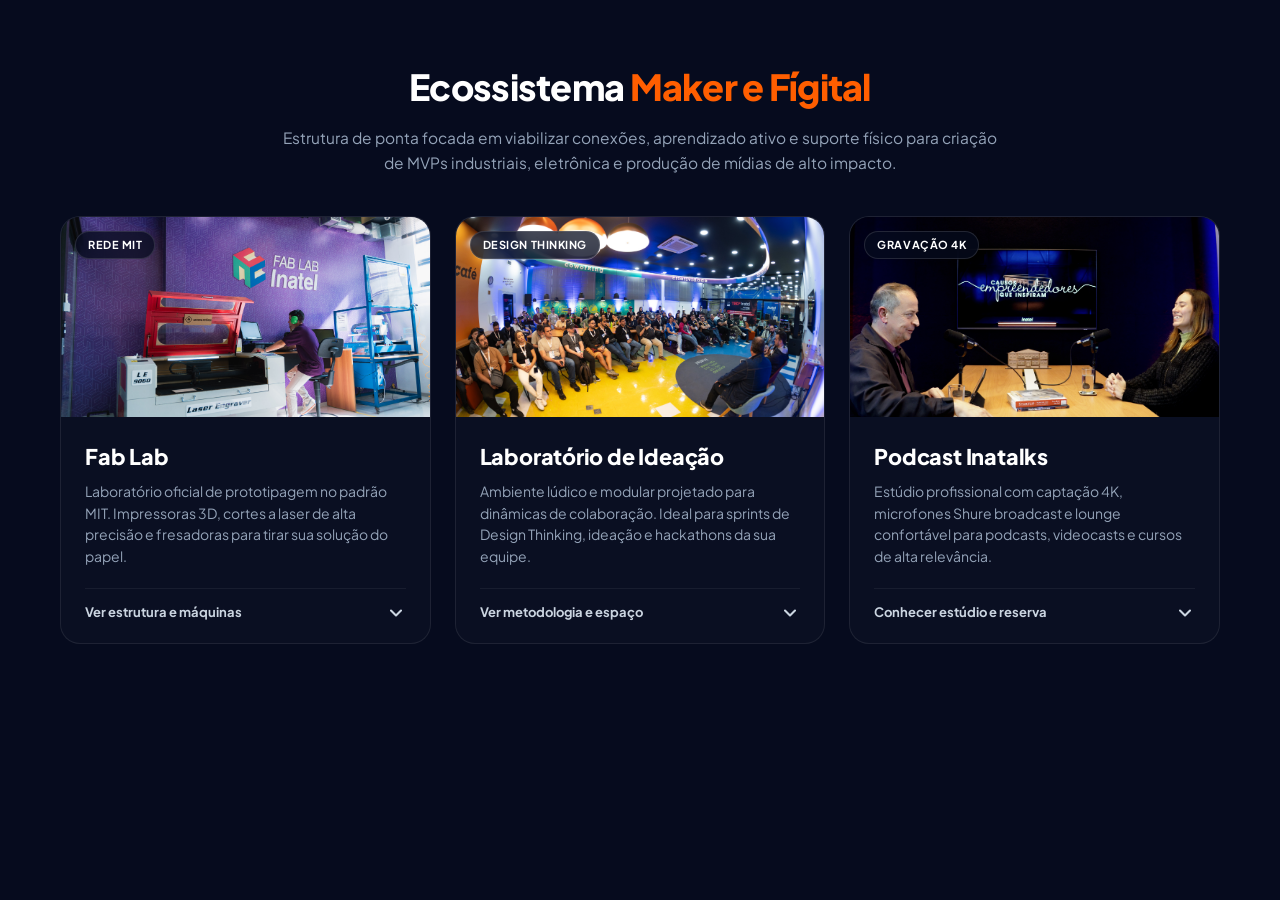
==== index.html @ 7909fe9c "feat: modulo Ecossistema Maker com expansao inline e auto-resize de iframe" ====
<!DOCTYPE html>
<html lang="pt-BR">
<head>
    <meta charset="UTF-8">
    <meta name="viewport" content="width=device-width, initial-scale=1.0">
    <title>Ecossistema Maker e Fígital — Inatel Startups</title>
    <!-- Google Fonts: Plus Jakarta Sans -->
    <link rel="preconnect" href="https://fonts.googleapis.com">
    <link rel="preconnect" href="https://fonts.gstatic.com" crossorigin>
    <link href="https://fonts.googleapis.com/css2?family=Plus+Jakarta+Sans:wght@400;500;600;700;800;900&display=swap" rel="stylesheet">
    <link rel="stylesheet" href="style.css">
</head>
<body>

    <section id="maker" class="section">
        <div class="container">

            <!-- CABEÇALHO DA SEÇÃO -->
            <div class="section-header">
                <h2>Ecossistema <span>Maker e Fígital</span></h2>
                <p>Estrutura de ponta focada em viabilizar conexões, aprendizado ativo e suporte físico para criação de MVPs industriais, eletrônica e produção de mídias de alto impacto.</p>
            </div>

            <!-- GRID DOS 3 ESPAÇOS MAKER -->
            <div class="maker-grid">

                <!-- CARD 1: FAB LAB -->
                <div class="maker-card" data-space="fablab" tabindex="0" role="button" aria-expanded="false" aria-controls="inline-maker-drawer">
                    <div class="maker-card-img-wrap">
                        <img src="elementos/fablab.jpg" alt="Fab Lab Inatel" class="maker-card-img">
                        <span class="maker-card-badge">Rede MIT</span>
                    </div>
                    <div class="maker-card-body">
                        <h3 class="maker-card-title">Fab Lab</h3>
                        <p class="maker-card-desc">Laboratório oficial de prototipagem no padrão MIT. Impressoras 3D, cortes a laser de alta precisão e fresadoras para tirar sua solução do papel.</p>
                        <div class="maker-card-action">
                            <span>Ver estrutura e máquinas</span>
                            <svg class="maker-card-chevron" viewBox="0 0 24 24" fill="none" stroke="currentColor" stroke-width="2.5" stroke-linecap="round" stroke-linejoin="round">
                                <polyline points="6 9 12 15 18 9"></polyline>
                            </svg>
                        </div>
                    </div>
                </div>

                <!-- CARD 2: LABORATÓRIO DE IDEAÇÃO -->
                <div class="maker-card" data-space="ideacao" tabindex="0" role="button" aria-expanded="false" aria-controls="inline-maker-drawer">
                    <div class="maker-card-img-wrap">
                        <img src="elementos/lab_ideacao.jpg" alt="Laboratório de Ideação" class="maker-card-img">
                        <span class="maker-card-badge">Design Thinking</span>
                    </div>
                    <div class="maker-card-body">
                        <h3 class="maker-card-title">Laboratório de Ideação</h3>
                        <p class="maker-card-desc">Ambiente lúdico e modular projetado para dinâmicas de colaboração. Ideal para sprints de Design Thinking, ideação e hackathons da sua equipe.</p>
                        <div class="maker-card-action">
                            <span>Ver metodologia e espaço</span>
                            <svg class="maker-card-chevron" viewBox="0 0 24 24" fill="none" stroke="currentColor" stroke-width="2.5" stroke-linecap="round" stroke-linejoin="round">
                                <polyline points="6 9 12 15 18 9"></polyline>
                            </svg>
                        </div>
                    </div>
                </div>

                <!-- CARD 3: ESTÚDIO INATALKS -->
                <div class="maker-card" data-space="inatalks" tabindex="0" role="button" aria-expanded="false" aria-controls="inline-maker-drawer">
                    <div class="maker-card-img-wrap">
                        <img src="elementos/inatalks.png" alt="Estúdio Inatalks" class="maker-card-img">
                        <span class="maker-card-badge">Gravação 4K</span>
                    </div>
                    <div class="maker-card-body">
                        <h3 class="maker-card-title">Podcast Inatalks</h3>
                        <p class="maker-card-desc">Estúdio profissional com captação 4K, microfones Shure broadcast e lounge confortável para podcasts, videocasts e cursos de alta relevância.</p>
                        <div class="maker-card-action">
                            <span>Conhecer estúdio e reserva</span>
                            <svg class="maker-card-chevron" viewBox="0 0 24 24" fill="none" stroke="currentColor" stroke-width="2.5" stroke-linecap="round" stroke-linejoin="round">
                                <polyline points="6 9 12 15 18 9"></polyline>
                            </svg>
                        </div>
                    </div>
                </div>

            </div>

            <!-- PAINEL EXPANSÍVEL INLINE (IN-PLACE DRAWER) -->
            <!-- Totalmente integrado ao fluxo da página, sem z-index flutuante -->
            <div id="inline-maker-drawer" class="inline-maker-drawer" aria-hidden="true">
                <div id="maker-panel-inner" class="maker-panel-inner">
                    
                    <!-- Topo do Painel -->
                    <div class="maker-panel-header">
                        <div class="maker-panel-title-wrap">
                            <div class="maker-panel-title-row">
                                <h3 id="maker-panel-title" class="maker-panel-title">Título do Espaço</h3>
                                <span id="maker-panel-badge" class="maker-panel-badge">Badge</span>
                            </div>
                            <p id="maker-panel-subtitle" class="maker-panel-subtitle">Subtítulo explicativo do espaço</p>
                        </div>
                        <button id="maker-panel-close" class="maker-panel-close" type="button" aria-label="Fechar detalhes do espaço">
                            <svg width="20" height="20" viewBox="0 0 24 24" fill="none" stroke="currentColor" stroke-width="2.5" stroke-linecap="round" stroke-linejoin="round">
                                <line x1="18" y1="6" x2="6" y2="18"></line>
                                <line x1="6" y1="6" x2="18" y2="18"></line>
                            </svg>
                        </button>
                    </div>

                    <!-- Imagem de Destaque -->
                    <div class="maker-panel-image-wrap">
                        <img id="maker-panel-image" class="maker-panel-image" src="" alt="Destaque do Espaço">
                    </div>

                    <!-- Textos Explicativos -->
                    <div id="maker-panel-texts" class="maker-panel-texts">
                        <!-- Gerado via JavaScript -->
                    </div>

                    <!-- Lista de Recursos & Equipamentos -->
                    <div class="maker-features-label">Estrutura e Recursos Disponíveis</div>
                    <div id="maker-panel-features" class="maker-features-grid">
                        <!-- Gerado via JavaScript -->
                    </div>

                    <!-- Rodapé com Botões de Ação -->
                    <div class="maker-panel-footer">
                        <a id="maker-panel-cta-primary" class="btn-maker-primary" href="#" target="_blank" rel="noopener">
                            Solicitar Atendimento
                            <svg width="18" height="18" viewBox="0 0 24 24" fill="none" stroke="currentColor" stroke-width="2" stroke-linecap="round" stroke-linejoin="round">
                                <line x1="5" y1="12" x2="19" y2="12"></line>
                                <polyline points="12 5 19 12 12 19"></polyline>
                            </svg>
                        </a>
                        <a id="maker-panel-cta-secondary" class="btn-maker-secondary" href="#" target="_blank" rel="noopener">
                            Dúvidas e Contato
                        </a>
                    </div>

                </div>
            </div>

        </div>
    </section>

    <!-- SCRIPT DE INTERAÇÃO E AUTO-RESIZE DO IFRAME -->
    <script src="maker.js"></script>
</body>
</html>
---- style.css ----
/* ======================================================================
   INATEL STARTUPS — ECOSSISTEMA MAKER E FÍGITAL
   Layout com Expansão Inline (Sem Modais Flutuantes / Imune a Menus Fixos)
   ====================================================================== */
@import url('https://fonts.googleapis.com/css2?family=Plus+Jakarta+Sans:wght@400;500;600;700;800;900&display=swap');

:root {
    --primary: #FF5E00;
    --primary-rgb: 255, 94, 0;
    --primary-hover: #ff7a29;
    --secondary: #2563EB;
    --secondary-rgb: 37, 99, 235;
    --bg-main: #060B1E;                    /* Azul marinho profundo oficial */
    --bg-card: rgba(255, 255, 255, 0.02);   /* Transparência sutil idêntica ao site */
    --bg-card-hover: rgba(255, 255, 255, 0.04);
    --border-color: rgba(255, 255, 255, 0.08);
    --border-active: rgba(255, 94, 0, 0.7);
    --text-light: #f8fafc;
    --text-muted: #94a3b8;
    --card-radius: 20px;
}

* {
    box-sizing: border-box;
    margin: 0;
    padding: 0;
}

body {
    font-family: 'Plus Jakarta Sans', -apple-system, BlinkMacSystemFont, 'Segoe UI', Roboto, Helvetica, Arial, sans-serif;
    background-color: var(--bg-main);
    color: var(--text-light);
    overflow-x: hidden;
    line-height: 1.5;
    -webkit-font-smoothing: antialiased;
}

/* ================= SECTION CONTAINER ================= */
.section {
    padding: 60px 0 50px 0;
    position: relative;
    background: transparent;
    width: 100%;
}

.container {
    max-width: 1240px;
    margin: 0 auto;
    padding: 0 24px;
}

@media (min-width: 640px) {
    .container { padding: 0 32px; }
}

@media (min-width: 1024px) {
    .container { padding: 0 40px; }
}

/* ================= HEADER ================= */
.section-header {
    text-align: center;
    margin-bottom: 40px;
    position: relative;
    z-index: 2;
}

.section-header h2 {
    font-size: 2.25rem;
    font-weight: 800;
    margin-bottom: 12px;
    color: #ffffff;
    letter-spacing: -0.02em;
}

.section-header h2 span {
    color: var(--primary);
}

.section-header p {
    font-size: 15.5px;
    color: var(--text-muted);
    line-height: 1.6;
    max-width: 720px;
    margin: 0 auto;
}

@media (max-width: 640px) {
    .section {
        padding: 40px 0 30px 0;
    }
    .section-header {
        margin-bottom: 28px;
    }
    .section-header h2 {
        font-size: 1.85rem;
    }
    .section-header p {
        font-size: 14px;
    }
}

/* ================= MAKER CARDS GRID ================= */
.maker-grid {
    display: grid;
    grid-template-columns: repeat(3, 1fr);
    gap: 24px;
    position: relative;
    z-index: 2;
}

@media (max-width: 900px) {
    .maker-grid {
        grid-template-columns: 1fr;
        gap: 20px;
    }
}

/* ================= MAKER CARD ================= */
.maker-card {
    background: var(--bg-card);
    border: 1px solid var(--border-color);
    border-radius: var(--card-radius);
    display: flex;
    flex-direction: column;
    overflow: hidden;
    cursor: pointer;
    transition: all 0.35s cubic-bezier(0.16, 1, 0.3, 1);
    position: relative;
    user-select: none;
}

.maker-card:hover {
    transform: translateY(-4px);
    border-color: rgba(255, 94, 0, 0.4);
    background: var(--bg-card-hover);
    box-shadow: 0 12px 30px rgba(0, 0, 0, 0.35);
}

.maker-card.active {
    border-color: var(--primary);
    background: rgba(255, 94, 0, 0.04);
    box-shadow: 0 0 0 1px var(--primary), 0 14px 35px rgba(255, 94, 0, 0.15);
}

/* Image on Card Top */
.maker-card-img-wrap {
    width: 100%;
    height: 200px;
    position: relative;
    overflow: hidden;
    background: #020617;
}

.maker-card-img {
    width: 100%;
    height: 100%;
    object-fit: cover;
    transition: transform 0.5s cubic-bezier(0.16, 1, 0.3, 1);
}

.maker-card:hover .maker-card-img {
    transform: scale(1.05);
}

.maker-card-badge {
    position: absolute;
    top: 14px;
    left: 14px;
    font-size: 11px;
    font-weight: 700;
    text-transform: uppercase;
    letter-spacing: 0.05em;
    padding: 5px 12px;
    border-radius: 999px;
    background: rgba(6, 11, 30, 0.75);
    backdrop-filter: blur(8px);
    -webkit-backdrop-filter: blur(8px);
    border: 1px solid rgba(255, 255, 255, 0.12);
    color: #ffffff;
}

/* Card Body */
.maker-card-body {
    padding: 24px 24px 20px 24px;
    display: flex;
    flex-direction: column;
    flex-grow: 1;
}

.maker-card-title {
    font-size: 1.35rem;
    font-weight: 800;
    color: #ffffff;
    margin-bottom: 8px;
    letter-spacing: -0.01em;
}

.maker-card-desc {
    font-size: 14px;
    color: var(--text-muted);
    line-height: 1.55;
    margin-bottom: 20px;
    flex-grow: 1;
}

/* Action button inside card */
.maker-card-action {
    display: flex;
    align-items: center;
    justify-content: space-between;
    width: 100%;
    padding-top: 14px;
    border-top: 1px solid rgba(255, 255, 255, 0.06);
    font-size: 13px;
    font-weight: 700;
    color: #cbd5e1;
    transition: all 0.25s ease;
}

.maker-card:hover .maker-card-action {
    color: #ffffff;
}

.maker-card.active .maker-card-action {
    color: var(--primary);
}

.maker-card-chevron {
    width: 20px;
    height: 20px;
    transition: transform 0.35s cubic-bezier(0.16, 1, 0.3, 1);
}

.maker-card.active .maker-card-chevron {
    transform: rotate(180deg);
}

/* ================= PAINEL EXPANSÍVEL INLINE (DRAWER IN-PLACE) ================= */
.inline-maker-drawer {
    margin-top: 24px;
    overflow: hidden;
    max-height: 0;
    opacity: 0;
    transition: max-height 0.5s cubic-bezier(0.16, 1, 0.3, 1), opacity 0.35s ease, margin 0.35s ease;
    border-radius: 24px;
    position: relative;
    z-index: 3;
}

.inline-maker-drawer.open {
    max-height: 2000px;
    opacity: 1;
    margin-top: 28px;
}

.maker-panel-inner {
    background: rgba(10, 18, 46, 0.9);
    backdrop-filter: blur(20px);
    -webkit-backdrop-filter: blur(20px);
    border: 1px solid rgba(255, 94, 0, 0.35);
    border-radius: 24px;
    padding: 36px;
    box-shadow: 0 16px 40px rgba(0, 0, 0, 0.5), 0 0 30px rgba(255, 94, 0, 0.08);
    position: relative;
}

@media (max-width: 640px) {
    .maker-panel-inner {
        padding: 24px 20px;
        border-radius: 20px;
    }
}

/* Panel Header */
.maker-panel-header {
    display: flex;
    align-items: flex-start;
    justify-content: space-between;
    gap: 16px;
    padding-bottom: 22px;
    border-bottom: 1px solid rgba(255, 255, 255, 0.08);
    margin-bottom: 24px;
}

.maker-panel-title-row {
    display: flex;
    align-items: center;
    gap: 12px;
    flex-wrap: wrap;
    margin-bottom: 6px;
}

.maker-panel-title {
    font-size: 1.75rem;
    font-weight: 800;
    color: #ffffff;
    letter-spacing: -0.02em;
}

.maker-panel-badge {
    font-size: 12px;
    font-weight: 700;
    text-transform: uppercase;
    padding: 4px 12px;
    border-radius: 999px;
    background: rgba(255, 94, 0, 0.15);
    border: 1px solid rgba(255, 94, 0, 0.4);
    color: #ff914d;
}

.maker-panel-subtitle {
    font-size: 15px;
    color: var(--text-muted);
    line-height: 1.55;
}

.maker-panel-close {
    background: rgba(255, 255, 255, 0.05);
    border: 1px solid rgba(255, 255, 255, 0.1);
    width: 38px;
    height: 38px;
    border-radius: 50%;
    color: #cbd5e1;
    display: flex;
    align-items: center;
    justify-content: center;
    cursor: pointer;
    transition: all 0.25s ease;
    flex-shrink: 0;
}

.maker-panel-close:hover {
    background: rgba(255, 94, 0, 0.2);
    border-color: var(--primary);
    color: #ffffff;
    transform: rotate(90deg);
}

/* Feature Image */
.maker-panel-image-wrap {
    width: 100%;
    height: 300px;
    border-radius: 16px;
    overflow: hidden;
    margin-bottom: 24px;
    border: 1px solid rgba(255, 255, 255, 0.08);
    background: #020617;
}

.maker-panel-image {
    width: 100%;
    height: 100%;
    object-fit: cover;
}

@media (max-width: 640px) {
    .maker-panel-image-wrap {
        height: 200px;
    }
}

/* Description Paragraphs */
.maker-panel-texts {
    display: flex;
    flex-direction: column;
    gap: 14px;
    margin-bottom: 26px;
}

.maker-panel-texts p {
    font-size: 15px;
    color: #cbd5e1;
    line-height: 1.65;
}

/* Features List / Grid */
.maker-features-label {
    font-size: 12px;
    font-weight: 800;
    text-transform: uppercase;
    letter-spacing: 0.1em;
    color: var(--primary);
    margin-bottom: 16px;
}

.maker-features-grid {
    display: grid;
    grid-template-columns: repeat(2, 1fr);
    gap: 14px;
    margin-bottom: 28px;
}

@media (max-width: 768px) {
    .maker-features-grid {
        grid-template-columns: 1fr;
    }
}

.maker-feature-item {
    background: rgba(255, 255, 255, 0.025);
    border: 1px solid rgba(255, 255, 255, 0.06);
    border-radius: 14px;
    padding: 16px 18px;
    display: flex;
    align-items: flex-start;
    gap: 14px;
}

.maker-feature-icon {
    width: 36px;
    height: 36px;
    border-radius: 10px;
    background: rgba(255, 94, 0, 0.1);
    border: 1px solid rgba(255, 94, 0, 0.2);
    color: var(--primary);
    display: flex;
    align-items: center;
    justify-content: center;
    flex-shrink: 0;
}

.maker-feature-text {
    display: flex;
    flex-direction: column;
    gap: 3px;
}

.maker-feature-text strong {
    font-size: 14.5px;
    color: #ffffff;
    font-weight: 700;
}

.maker-feature-text span {
    font-size: 13px;
    color: var(--text-muted);
    line-height: 1.45;
}

/* Action Footer */
.maker-panel-footer {
    padding-top: 22px;
    border-top: 1px solid rgba(255, 255, 255, 0.08);
    display: flex;
    align-items: center;
    gap: 14px;
    flex-wrap: wrap;
}

.btn-maker-primary {
    background: linear-gradient(135deg, var(--primary) 0%, #ff7a29 100%);
    color: #ffffff;
    font-size: 14.5px;
    font-weight: 700;
    padding: 14px 30px;
    border-radius: 999px;
    text-decoration: none;
    display: inline-flex;
    align-items: center;
    gap: 10px;
    border: none;
    cursor: pointer;
    transition: all 0.3s cubic-bezier(0.16, 1, 0.3, 1);
    box-shadow: 0 6px 20px rgba(var(--primary-rgb), 0.35);
}

.btn-maker-primary:hover {
    transform: translateY(-2px);
    box-shadow: 0 10px 28px rgba(var(--primary-rgb), 0.5);
}

.btn-maker-primary svg {
    transition: transform 0.25s ease;
}

.btn-maker-primary:hover svg {
    transform: translateX(4px);
}

.btn-maker-secondary {
    background: rgba(255, 255, 255, 0.04);
    border: 1px solid rgba(255, 255, 255, 0.12);
    color: #cbd5e1;
    font-size: 14px;
    font-weight: 700;
    padding: 13px 24px;
    border-radius: 999px;
    text-decoration: none;
    display: inline-flex;
    align-items: center;
    gap: 8px;
    transition: all 0.25s ease;
}

.btn-maker-secondary:hover {
    background: rgba(255, 255, 255, 0.08);
    border-color: #ffffff;
    color: #ffffff;
    transform: translateY(-2px);
}

@media (max-width: 640px) {
    .maker-panel-footer {
        flex-direction: column;
        align-items: stretch;
    }
    .btn-maker-primary,
    .btn-maker-secondary {
        justify-content: center;
        width: 100%;
    }
}
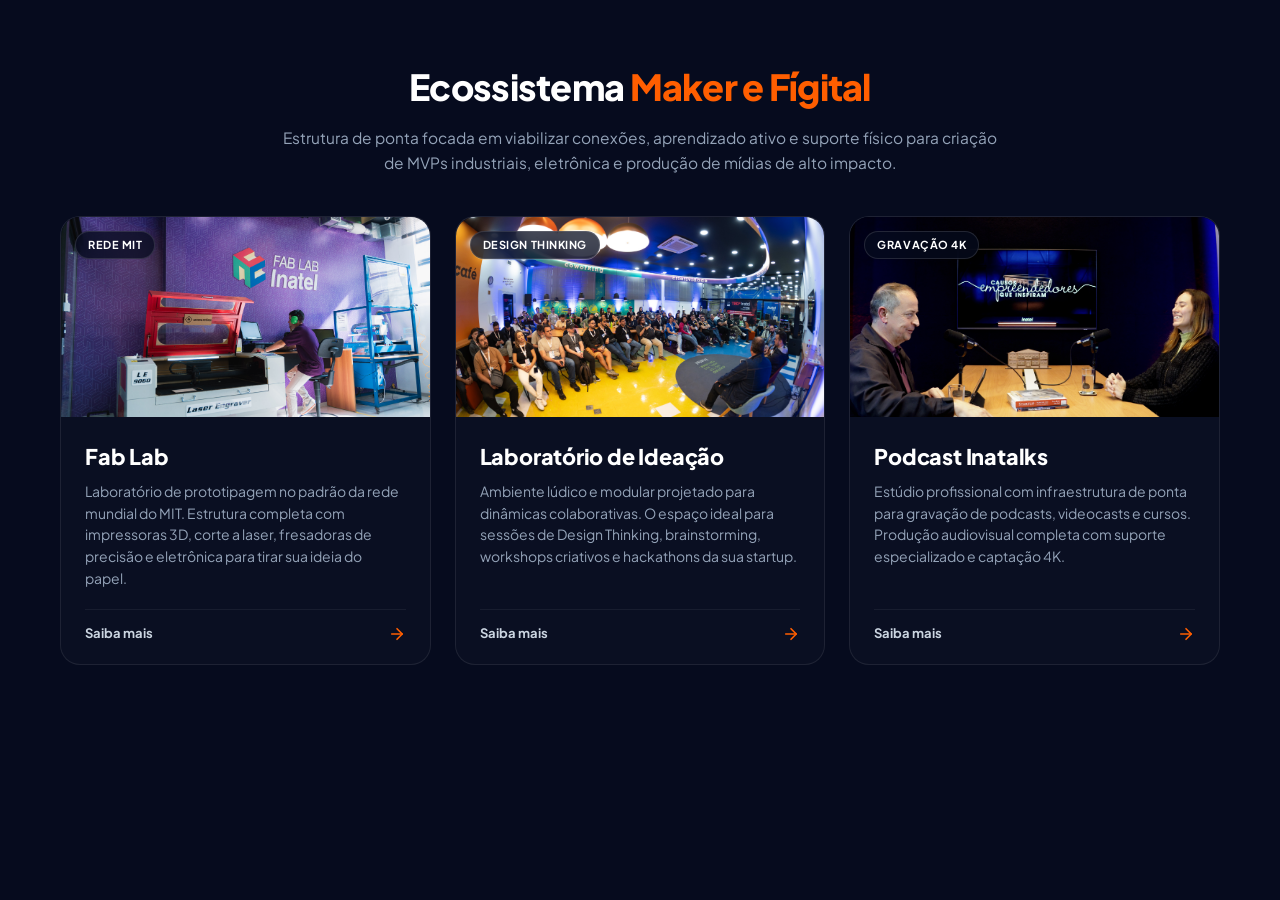
==== commit 2f68d48b: "feat: layout com modal pop-up posicionado abaixo do menu fixo institucional" ====
--- a/index.html
+++ b/index.html
@@ -8,7 +8,7 @@
     <link rel="preconnect" href="https://fonts.googleapis.com">
     <link rel="preconnect" href="https://fonts.gstatic.com" crossorigin>
     <link href="https://fonts.googleapis.com/css2?family=Plus+Jakarta+Sans:wght@400;500;600;700;800;900&display=swap" rel="stylesheet">
-    <link rel="stylesheet" href="style.css">
+    <link rel="stylesheet" href="style.css?v=2">
 </head>
 <body>
 
@@ -25,54 +25,57 @@
             <div class="maker-grid">
 
                 <!-- CARD 1: FAB LAB -->
-                <div class="maker-card" data-space="fablab" tabindex="0" role="button" aria-expanded="false" aria-controls="inline-maker-drawer">
+                <div class="maker-card" data-space="fablab" tabindex="0" role="button" aria-haspopup="dialog">
                     <div class="maker-card-img-wrap">
                         <img src="elementos/fablab.jpg" alt="Fab Lab Inatel" class="maker-card-img">
                         <span class="maker-card-badge">Rede MIT</span>
                     </div>
                     <div class="maker-card-body">
                         <h3 class="maker-card-title">Fab Lab</h3>
-                        <p class="maker-card-desc">Laboratório oficial de prototipagem no padrão MIT. Impressoras 3D, cortes a laser de alta precisão e fresadoras para tirar sua solução do papel.</p>
+                        <p class="maker-card-desc">Laboratório de prototipagem no padrão da rede mundial do MIT. Estrutura completa com impressoras 3D, corte a laser, fresadoras de precisão e eletrônica para tirar sua ideia do papel.</p>
                         <div class="maker-card-action">
-                            <span>Ver estrutura e máquinas</span>
-                            <svg class="maker-card-chevron" viewBox="0 0 24 24" fill="none" stroke="currentColor" stroke-width="2.5" stroke-linecap="round" stroke-linejoin="round">
-                                <polyline points="6 9 12 15 18 9"></polyline>
+                            <span>Saiba mais</span>
+                            <svg class="maker-card-arrow" width="18" height="18" viewBox="0 0 24 24" fill="none" stroke="currentColor" stroke-width="2.2" stroke-linecap="round" stroke-linejoin="round">
+                                <line x1="5" y1="12" x2="19" y2="12"></line>
+                                <polyline points="12 5 19 12 12 19"></polyline>
                             </svg>
                         </div>
                     </div>
                 </div>
 
                 <!-- CARD 2: LABORATÓRIO DE IDEAÇÃO -->
-                <div class="maker-card" data-space="ideacao" tabindex="0" role="button" aria-expanded="false" aria-controls="inline-maker-drawer">
+                <div class="maker-card" data-space="ideacao" tabindex="0" role="button" aria-haspopup="dialog">
                     <div class="maker-card-img-wrap">
                         <img src="elementos/lab_ideacao.jpg" alt="Laboratório de Ideação" class="maker-card-img">
                         <span class="maker-card-badge">Design Thinking</span>
                     </div>
                     <div class="maker-card-body">
                         <h3 class="maker-card-title">Laboratório de Ideação</h3>
-                        <p class="maker-card-desc">Ambiente lúdico e modular projetado para dinâmicas de colaboração. Ideal para sprints de Design Thinking, ideação e hackathons da sua equipe.</p>
+                        <p class="maker-card-desc">Ambiente lúdico e modular projetado para dinâmicas colaborativas. O espaço ideal para sessões de Design Thinking, brainstorming, workshops criativos e hackathons da sua startup.</p>
                         <div class="maker-card-action">
-                            <span>Ver metodologia e espaço</span>
-                            <svg class="maker-card-chevron" viewBox="0 0 24 24" fill="none" stroke="currentColor" stroke-width="2.5" stroke-linecap="round" stroke-linejoin="round">
-                                <polyline points="6 9 12 15 18 9"></polyline>
+                            <span>Saiba mais</span>
+                            <svg class="maker-card-arrow" width="18" height="18" viewBox="0 0 24 24" fill="none" stroke="currentColor" stroke-width="2.2" stroke-linecap="round" stroke-linejoin="round">
+                                <line x1="5" y1="12" x2="19" y2="12"></line>
+                                <polyline points="12 5 19 12 12 19"></polyline>
                             </svg>
                         </div>
                     </div>
                 </div>
 
                 <!-- CARD 3: ESTÚDIO INATALKS -->
-                <div class="maker-card" data-space="inatalks" tabindex="0" role="button" aria-expanded="false" aria-controls="inline-maker-drawer">
+                <div class="maker-card" data-space="inatalks" tabindex="0" role="button" aria-haspopup="dialog">
                     <div class="maker-card-img-wrap">
                         <img src="elementos/inatalks.png" alt="Estúdio Inatalks" class="maker-card-img">
                         <span class="maker-card-badge">Gravação 4K</span>
                     </div>
                     <div class="maker-card-body">
                         <h3 class="maker-card-title">Podcast Inatalks</h3>
-                        <p class="maker-card-desc">Estúdio profissional com captação 4K, microfones Shure broadcast e lounge confortável para podcasts, videocasts e cursos de alta relevância.</p>
+                        <p class="maker-card-desc">Estúdio profissional com infraestrutura de ponta para gravação de podcasts, videocasts e cursos. Produção audiovisual completa com suporte especializado e captação 4K.</p>
                         <div class="maker-card-action">
-                            <span>Conhecer estúdio e reserva</span>
-                            <svg class="maker-card-chevron" viewBox="0 0 24 24" fill="none" stroke="currentColor" stroke-width="2.5" stroke-linecap="round" stroke-linejoin="round">
-                                <polyline points="6 9 12 15 18 9"></polyline>
+                            <span>Saiba mais</span>
+                            <svg class="maker-card-arrow" width="18" height="18" viewBox="0 0 24 24" fill="none" stroke="currentColor" stroke-width="2.2" stroke-linecap="round" stroke-linejoin="round">
+                                <line x1="5" y1="12" x2="19" y2="12"></line>
+                                <polyline points="12 5 19 12 12 19"></polyline>
                             </svg>
                         </div>
                     </div>
@@ -80,65 +83,56 @@
 
             </div>
 
-            <!-- PAINEL EXPANSÍVEL INLINE (IN-PLACE DRAWER) -->
-            <!-- Totalmente integrado ao fluxo da página, sem z-index flutuante -->
-            <div id="inline-maker-drawer" class="inline-maker-drawer" aria-hidden="true">
-                <div id="maker-panel-inner" class="maker-panel-inner">
-                    
-                    <!-- Topo do Painel -->
-                    <div class="maker-panel-header">
-                        <div class="maker-panel-title-wrap">
-                            <div class="maker-panel-title-row">
-                                <h3 id="maker-panel-title" class="maker-panel-title">Título do Espaço</h3>
-                                <span id="maker-panel-badge" class="maker-panel-badge">Badge</span>
-                            </div>
-                            <p id="maker-panel-subtitle" class="maker-panel-subtitle">Subtítulo explicativo do espaço</p>
-                        </div>
-                        <button id="maker-panel-close" class="maker-panel-close" type="button" aria-label="Fechar detalhes do espaço">
-                            <svg width="20" height="20" viewBox="0 0 24 24" fill="none" stroke="currentColor" stroke-width="2.5" stroke-linecap="round" stroke-linejoin="round">
-                                <line x1="18" y1="6" x2="6" y2="18"></line>
-                                <line x1="6" y1="6" x2="18" y2="18"></line>
-                            </svg>
-                        </button>
-                    </div>
-
-                    <!-- Imagem de Destaque -->
-                    <div class="maker-panel-image-wrap">
-                        <img id="maker-panel-image" class="maker-panel-image" src="" alt="Destaque do Espaço">
-                    </div>
-
-                    <!-- Textos Explicativos -->
-                    <div id="maker-panel-texts" class="maker-panel-texts">
-                        <!-- Gerado via JavaScript -->
-                    </div>
-
-                    <!-- Lista de Recursos & Equipamentos -->
-                    <div class="maker-features-label">Estrutura e Recursos Disponíveis</div>
-                    <div id="maker-panel-features" class="maker-features-grid">
-                        <!-- Gerado via JavaScript -->
-                    </div>
-
-                    <!-- Rodapé com Botões de Ação -->
-                    <div class="maker-panel-footer">
-                        <a id="maker-panel-cta-primary" class="btn-maker-primary" href="#" target="_blank" rel="noopener">
-                            Solicitar Atendimento
-                            <svg width="18" height="18" viewBox="0 0 24 24" fill="none" stroke="currentColor" stroke-width="2" stroke-linecap="round" stroke-linejoin="round">
-                                <line x1="5" y1="12" x2="19" y2="12"></line>
-                                <polyline points="12 5 19 12 12 19"></polyline>
-                            </svg>
-                        </a>
-                        <a id="maker-panel-cta-secondary" class="btn-maker-secondary" href="#" target="_blank" rel="noopener">
-                            Dúvidas e Contato
-                        </a>
-                    </div>
-
-                </div>
-            </div>
-
         </div>
     </section>
 
-    <!-- SCRIPT DE INTERAÇÃO E AUTO-RESIZE DO IFRAME -->
+    <!-- ================= MODAL POP-UP (COMPATÍVEL COM MENU FIXO) ================= -->
+    <div id="maker-modal" class="modal-overlay" role="dialog" aria-modal="true" aria-hidden="true">
+        <div class="modal-content">
+            <!-- Botão de Fechar com destaque e acessibilidade -->
+            <button class="modal-close" id="maker-modal-close" aria-label="Fechar pop-up">&times;</button>
+            
+            <div class="modal-header">
+                <span class="modal-badge" id="maker-modal-badge">Rede MIT</span>
+                <h3 id="maker-modal-title">Fab Lab Inatel</h3>
+                <p id="maker-modal-subtitle">Subtítulo explicativo</p>
+            </div>
+            
+            <div class="modal-body">
+                <!-- Imagem do Espaço -->
+                <div class="maker-modal-img-wrap">
+                    <img id="maker-modal-img" class="maker-modal-img" src="" alt="Espaço Maker">
+                </div>
+
+                <!-- Textos Explicativos -->
+                <div id="maker-modal-texts" class="maker-modal-texts">
+                    <!-- Renderizado dinamicamente via maker.js -->
+                </div>
+
+                <!-- Grid de Recursos e Equipamentos -->
+                <div class="maker-modal-section-title">Estrutura e Recursos Disponíveis</div>
+                <div id="maker-modal-features" class="maker-modal-features-grid">
+                    <!-- Renderizado dinamicamente via maker.js -->
+                </div>
+
+                <!-- Botões de Ação no Rodapé -->
+                <div class="maker-modal-footer">
+                    <a id="maker-modal-cta-primary" class="btn-maker-primary" href="#" target="_blank" rel="noopener">
+                        <span>Solicitar Atendimento</span>
+                        <svg width="18" height="18" viewBox="0 0 24 24" fill="none" stroke="currentColor" stroke-width="2" stroke-linecap="round" stroke-linejoin="round">
+                            <line x1="5" y1="12" x2="19" y2="12"></line>
+                            <polyline points="12 5 19 12 12 19"></polyline>
+                        </svg>
+                    </a>
+                    <a id="maker-modal-cta-secondary" class="btn-maker-secondary" href="#" target="_blank" rel="noopener">
+                        Dúvidas e Contato
+                    </a>
+                </div>
+            </div>
+        </div>
+    </div>
+
+    <!-- SCRIPT DE INTERAÇÃO -->
     <script src="maker.js"></script>
 </body>
 </html>
--- a/style.css
+++ b/style.css
@@ -1,6 +1,6 @@
 /* ======================================================================
    INATEL STARTUPS — ECOSSISTEMA MAKER E FÍGITAL
-   Layout com Expansão Inline (Sem Modais Flutuantes / Imune a Menus Fixos)
+   Layout com Modal Pop-up Compatível com Menus Fixos
    ====================================================================== */
 @import url('https://fonts.googleapis.com/css2?family=Plus+Jakarta+Sans:wght@400;500;600;700;800;900&display=swap');
 
@@ -10,14 +10,14 @@
     --primary-hover: #ff7a29;
     --secondary: #2563EB;
     --secondary-rgb: 37, 99, 235;
-    --bg-main: #060B1E;                    /* Azul marinho profundo oficial */
-    --bg-card: rgba(255, 255, 255, 0.02);   /* Transparência sutil idêntica ao site */
+    --bg-main: #060B1E;
+    --bg-card: rgba(255, 255, 255, 0.02);
     --bg-card-hover: rgba(255, 255, 255, 0.04);
     --border-color: rgba(255, 255, 255, 0.08);
-    --border-active: rgba(255, 94, 0, 0.7);
     --text-light: #f8fafc;
     --text-muted: #94a3b8;
     --card-radius: 20px;
+    --menu-height: 140px; /* Altura combinada dos cabeçalhos fixos */
 }
 
 * {
@@ -86,18 +86,10 @@
 }
 
 @media (max-width: 640px) {
-    .section {
-        padding: 40px 0 30px 0;
-    }
-    .section-header {
-        margin-bottom: 28px;
-    }
-    .section-header h2 {
-        font-size: 1.85rem;
-    }
-    .section-header p {
-        font-size: 14px;
-    }
+    .section { padding: 40px 0 30px 0; }
+    .section-header { margin-bottom: 28px; }
+    .section-header h2 { font-size: 1.85rem; }
+    .section-header p { font-size: 14px; }
 }
 
 /* ================= MAKER CARDS GRID ================= */
@@ -134,16 +126,14 @@
     transform: translateY(-4px);
     border-color: rgba(255, 94, 0, 0.4);
     background: var(--bg-card-hover);
-    box-shadow: 0 12px 30px rgba(0, 0, 0, 0.35);
-}
-
-.maker-card.active {
-    border-color: var(--primary);
-    background: rgba(255, 94, 0, 0.04);
-    box-shadow: 0 0 0 1px var(--primary), 0 14px 35px rgba(255, 94, 0, 0.15);
-}
-
-/* Image on Card Top */
+    box-shadow: 0 14px 35px rgba(0, 0, 0, 0.35);
+}
+
+.maker-card:focus-visible {
+    outline: 2px solid var(--primary);
+    outline-offset: 3px;
+}
+
 .maker-card-img-wrap {
     width: 100%;
     height: 200px;
@@ -180,7 +170,6 @@
     color: #ffffff;
 }
 
-/* Card Body */
 .maker-card-body {
     padding: 24px 24px 20px 24px;
     display: flex;
@@ -204,7 +193,6 @@
     flex-grow: 1;
 }
 
-/* Action button inside card */
 .maker-card-action {
     display: flex;
     align-items: center;
@@ -222,194 +210,216 @@
     color: #ffffff;
 }
 
-.maker-card.active .maker-card-action {
+.maker-card-action svg {
     color: var(--primary);
-}
-
-.maker-card-chevron {
-    width: 20px;
-    height: 20px;
+    transition: transform 0.25s ease;
+}
+
+.maker-card:hover .maker-card-action svg {
+    transform: translateX(4px);
+}
+
+/* ======================================================================
+   MODAL POP-UP (COMPATÍVEL COM MENUS FIXOS)
+   Garante que o pop-up NUNCA fique atrás dos menus superiores (~140px)
+   ====================================================================== */
+.modal-overlay {
+    position: fixed;
+    inset: 0;
+    z-index: 999999; /* Z-index máximo para garantir visibilidade */
+    background: rgba(3, 7, 20, 0.85);
+    backdrop-filter: blur(14px);
+    -webkit-backdrop-filter: blur(14px);
+    display: flex;
+    justify-content: center;
+    align-items: flex-start; /* Alinhamento ao topo com margem segura */
+    padding-top: 155px;      /* ESPAÇO SEGURO: Abre estritamente abaixo dos menus fixos (140px) */
+    padding-bottom: 40px;
+    padding-left: 20px;
+    padding-right: 20px;
+    overflow-y: auto;
+    opacity: 0;
+    visibility: hidden;
+    pointer-events: none;
+    transition: opacity 0.3s cubic-bezier(0.16, 1, 0.3, 1), visibility 0.3s ease;
+}
+
+/* Quando executado dentro de frame embutido */
+body.in-iframe .modal-overlay {
+    padding-top: 30px;
+    align-items: center;
+}
+
+.modal-overlay.open {
+    opacity: 1;
+    visibility: visible;
+    pointer-events: auto;
+}
+
+.modal-content {
+    background: #0B132B;
+    border: 1px solid rgba(255, 255, 255, 0.12);
+    border-radius: 28px;
+    padding: 38px 40px;
+    max-width: 740px;
+    width: 100%;
+    max-height: calc(100vh - 190px);
+    overflow-y: auto;
+    position: relative;
+    transform: scale(0.93) translateY(-10px);
     transition: transform 0.35s cubic-bezier(0.16, 1, 0.3, 1);
-}
-
-.maker-card.active .maker-card-chevron {
-    transform: rotate(180deg);
-}
-
-/* ================= PAINEL EXPANSÍVEL INLINE (DRAWER IN-PLACE) ================= */
-.inline-maker-drawer {
-    margin-top: 24px;
-    overflow: hidden;
-    max-height: 0;
-    opacity: 0;
-    transition: max-height 0.5s cubic-bezier(0.16, 1, 0.3, 1), opacity 0.35s ease, margin 0.35s ease;
-    border-radius: 24px;
-    position: relative;
-    z-index: 3;
-}
-
-.inline-maker-drawer.open {
-    max-height: 2000px;
-    opacity: 1;
-    margin-top: 28px;
-}
-
-.maker-panel-inner {
-    background: rgba(10, 18, 46, 0.9);
-    backdrop-filter: blur(20px);
-    -webkit-backdrop-filter: blur(20px);
-    border: 1px solid rgba(255, 94, 0, 0.35);
-    border-radius: 24px;
-    padding: 36px;
-    box-shadow: 0 16px 40px rgba(0, 0, 0, 0.5), 0 0 30px rgba(255, 94, 0, 0.08);
-    position: relative;
-}
-
-@media (max-width: 640px) {
-    .maker-panel-inner {
-        padding: 24px 20px;
-        border-radius: 20px;
-    }
-}
-
-/* Panel Header */
-.maker-panel-header {
-    display: flex;
-    align-items: flex-start;
-    justify-content: space-between;
-    gap: 16px;
-    padding-bottom: 22px;
+    box-shadow: 0 25px 60px rgba(0, 0, 0, 0.7), 0 0 40px rgba(255, 94, 0, 0.08);
+    color: var(--text-light);
+}
+
+.modal-overlay.open .modal-content {
+    transform: scale(1) translateY(0);
+}
+
+/* Scrollbar estilizada */
+.modal-content::-webkit-scrollbar {
+    width: 6px;
+}
+.modal-content::-webkit-scrollbar-track {
+    background: rgba(255, 255, 255, 0.02);
+    border-radius: 10px;
+}
+.modal-content::-webkit-scrollbar-thumb {
+    background: rgba(255, 255, 255, 0.15);
+    border-radius: 10px;
+}
+
+/* Botão de Fechar */
+.modal-close {
+    position: absolute;
+    top: 24px;
+    right: 24px;
+    width: 38px;
+    height: 38px;
+    border-radius: 50%;
+    background: rgba(255, 255, 255, 0.06);
+    border: 1px solid rgba(255, 255, 255, 0.12);
+    color: #cbd5e1;
+    display: flex;
+    align-items: center;
+    justify-content: center;
+    cursor: pointer;
+    font-size: 24px;
+    line-height: 1;
+    transition: all 0.25s ease;
+    z-index: 5;
+}
+
+.modal-close:hover {
+    background: rgba(255, 94, 0, 0.2);
+    border-color: var(--primary);
+    color: #ffffff;
+    transform: rotate(90deg);
+}
+
+/* Cabeçalho do Modal */
+.modal-header {
+    padding-right: 48px;
+    margin-bottom: 22px;
     border-bottom: 1px solid rgba(255, 255, 255, 0.08);
-    margin-bottom: 24px;
-}
-
-.maker-panel-title-row {
-    display: flex;
-    align-items: center;
-    gap: 12px;
-    flex-wrap: wrap;
-    margin-bottom: 6px;
-}
-
-.maker-panel-title {
-    font-size: 1.75rem;
-    font-weight: 800;
-    color: #ffffff;
-    letter-spacing: -0.02em;
-}
-
-.maker-panel-badge {
-    font-size: 12px;
+    padding-bottom: 18px;
+}
+
+.modal-badge {
+    display: inline-block;
+    font-size: 11px;
     font-weight: 700;
     text-transform: uppercase;
+    letter-spacing: 0.05em;
     padding: 4px 12px;
     border-radius: 999px;
     background: rgba(255, 94, 0, 0.15);
-    border: 1px solid rgba(255, 94, 0, 0.4);
+    border: 1px solid rgba(255, 94, 0, 0.35);
     color: #ff914d;
-}
-
-.maker-panel-subtitle {
-    font-size: 15px;
+    margin-bottom: 10px;
+}
+
+.modal-header h3 {
+    font-size: 1.85rem;
+    font-weight: 800;
+    color: #ffffff;
+    margin-bottom: 6px;
+    letter-spacing: -0.02em;
+}
+
+.modal-header p {
+    font-size: 14.5px;
     color: var(--text-muted);
     line-height: 1.55;
 }
 
-.maker-panel-close {
-    background: rgba(255, 255, 255, 0.05);
-    border: 1px solid rgba(255, 255, 255, 0.1);
-    width: 38px;
-    height: 38px;
-    border-radius: 50%;
-    color: #cbd5e1;
-    display: flex;
-    align-items: center;
-    justify-content: center;
-    cursor: pointer;
-    transition: all 0.25s ease;
-    flex-shrink: 0;
-}
-
-.maker-panel-close:hover {
-    background: rgba(255, 94, 0, 0.2);
-    border-color: var(--primary);
-    color: #ffffff;
-    transform: rotate(90deg);
-}
-
-/* Feature Image */
-.maker-panel-image-wrap {
-    width: 100%;
-    height: 300px;
+/* Imagem do Espaço no Modal */
+.maker-modal-img-wrap {
+    width: 100%;
+    height: 260px;
     border-radius: 16px;
     overflow: hidden;
-    margin-bottom: 24px;
+    margin-bottom: 22px;
     border: 1px solid rgba(255, 255, 255, 0.08);
     background: #020617;
 }
 
-.maker-panel-image {
+.maker-modal-img {
     width: 100%;
     height: 100%;
     object-fit: cover;
 }
 
-@media (max-width: 640px) {
-    .maker-panel-image-wrap {
-        height: 200px;
-    }
-}
-
-/* Description Paragraphs */
-.maker-panel-texts {
+/* Parágrafos do Modal */
+.maker-modal-texts {
     display: flex;
     flex-direction: column;
-    gap: 14px;
-    margin-bottom: 26px;
-}
-
-.maker-panel-texts p {
-    font-size: 15px;
+    gap: 12px;
+    margin-bottom: 24px;
+}
+
+.maker-modal-texts p {
+    font-size: 14.5px;
     color: #cbd5e1;
     line-height: 1.65;
 }
 
-/* Features List / Grid */
-.maker-features-label {
-    font-size: 12px;
+/* Recursos / Features */
+.maker-modal-section-title {
+    font-size: 11.5px;
     font-weight: 800;
     text-transform: uppercase;
-    letter-spacing: 0.1em;
+    letter-spacing: 0.08em;
     color: var(--primary);
-    margin-bottom: 16px;
-}
-
-.maker-features-grid {
+    margin-bottom: 14px;
+}
+
+.maker-modal-features-grid {
     display: grid;
     grid-template-columns: repeat(2, 1fr);
-    gap: 14px;
-    margin-bottom: 28px;
-}
-
-@media (max-width: 768px) {
-    .maker-features-grid {
+    gap: 12px;
+    margin-bottom: 26px;
+}
+
+@media (max-width: 640px) {
+    .maker-modal-features-grid {
         grid-template-columns: 1fr;
     }
 }
 
-.maker-feature-item {
+.maker-modal-feature-item {
     background: rgba(255, 255, 255, 0.025);
     border: 1px solid rgba(255, 255, 255, 0.06);
     border-radius: 14px;
-    padding: 16px 18px;
+    padding: 14px 16px;
     display: flex;
     align-items: flex-start;
-    gap: 14px;
-}
-
-.maker-feature-icon {
-    width: 36px;
-    height: 36px;
+    gap: 12px;
+}
+
+.maker-modal-feature-icon {
+    width: 34px;
+    height: 34px;
     border-radius: 10px;
     background: rgba(255, 94, 0, 0.1);
     border: 1px solid rgba(255, 94, 0, 0.2);
@@ -420,31 +430,27 @@
     flex-shrink: 0;
 }
 
-.maker-feature-text {
-    display: flex;
-    flex-direction: column;
-    gap: 3px;
-}
-
-.maker-feature-text strong {
-    font-size: 14.5px;
+.maker-modal-feature-text strong {
+    display: block;
+    font-size: 14px;
     color: #ffffff;
     font-weight: 700;
-}
-
-.maker-feature-text span {
+    margin-bottom: 2px;
+}
+
+.maker-modal-feature-text span {
     font-size: 13px;
     color: var(--text-muted);
     line-height: 1.45;
 }
 
-/* Action Footer */
-.maker-panel-footer {
-    padding-top: 22px;
+/* Rodapé do Modal */
+.maker-modal-footer {
+    padding-top: 20px;
     border-top: 1px solid rgba(255, 255, 255, 0.08);
     display: flex;
     align-items: center;
-    gap: 14px;
+    gap: 12px;
     flex-wrap: wrap;
 }
 
@@ -453,7 +459,7 @@
     color: #ffffff;
     font-size: 14.5px;
     font-weight: 700;
-    padding: 14px 30px;
+    padding: 14px 28px;
     border-radius: 999px;
     text-decoration: none;
     display: inline-flex;
@@ -461,8 +467,8 @@
     gap: 10px;
     border: none;
     cursor: pointer;
+    box-shadow: 0 6px 20px rgba(var(--primary-rgb), 0.35);
     transition: all 0.3s cubic-bezier(0.16, 1, 0.3, 1);
-    box-shadow: 0 6px 20px rgba(var(--primary-rgb), 0.35);
 }
 
 .btn-maker-primary:hover {
@@ -484,7 +490,7 @@
     color: #cbd5e1;
     font-size: 14px;
     font-weight: 700;
-    padding: 13px 24px;
+    padding: 13px 22px;
     border-radius: 999px;
     text-decoration: none;
     display: inline-flex;
@@ -500,8 +506,22 @@
     transform: translateY(-2px);
 }
 
+/* Responsividade Mobile */
 @media (max-width: 640px) {
-    .maker-panel-footer {
+    .modal-overlay {
+        padding-top: 110px;
+        padding-left: 14px;
+        padding-right: 14px;
+    }
+    .modal-content {
+        padding: 24px 18px;
+        border-radius: 20px;
+        max-height: calc(100vh - 140px);
+    }
+    .maker-modal-img-wrap {
+        height: 180px;
+    }
+    .maker-modal-footer {
         flex-direction: column;
         align-items: stretch;
     }
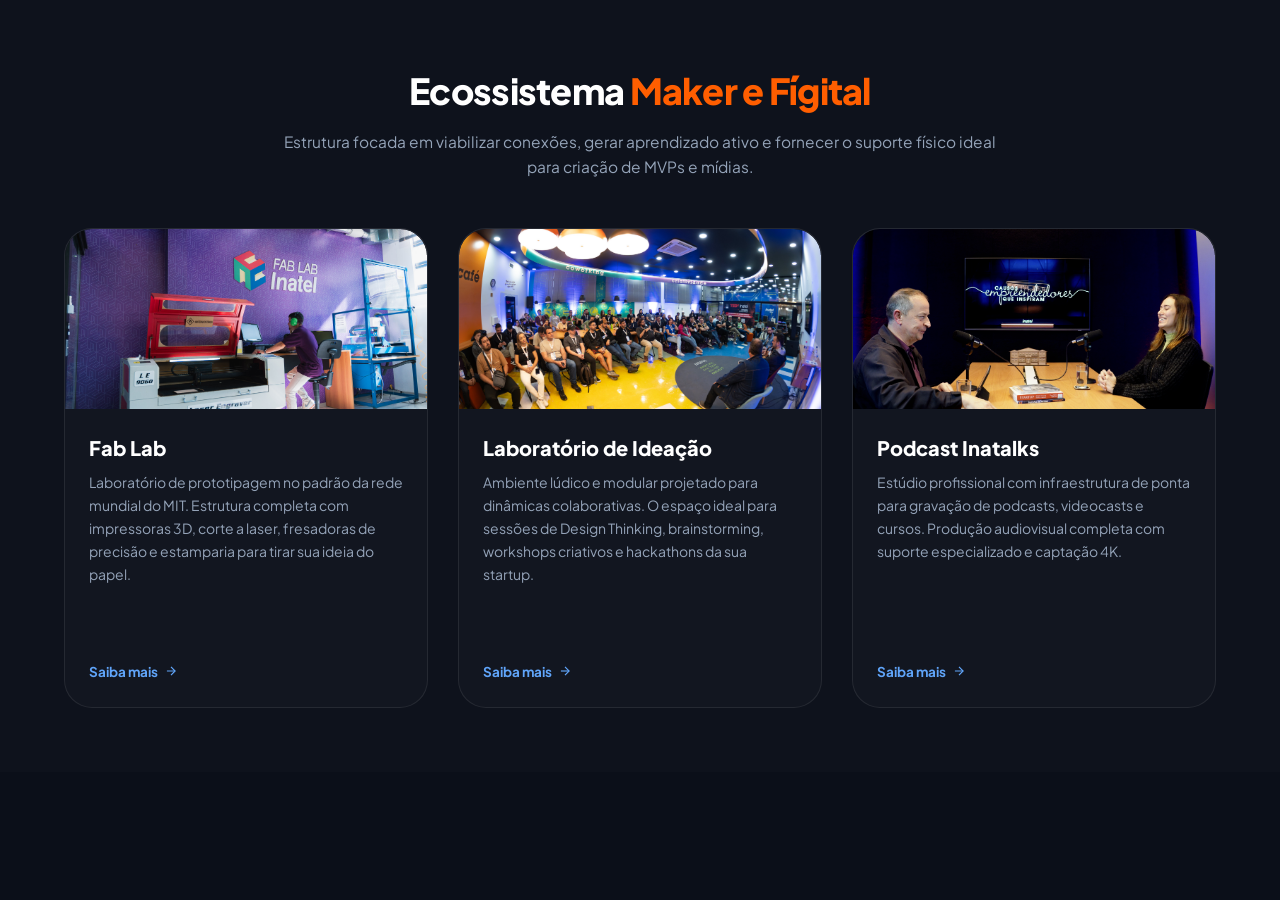
==== commit 61c2c940: "feat: restaurar textos, CTAs e estrutura visual identica ao site oficial com popup abaixo do menu" ====
--- a/index.html
+++ b/index.html
@@ -8,131 +8,192 @@
     <link rel="preconnect" href="https://fonts.googleapis.com">
     <link rel="preconnect" href="https://fonts.gstatic.com" crossorigin>
     <link href="https://fonts.googleapis.com/css2?family=Plus+Jakarta+Sans:wght@400;500;600;700;800;900&display=swap" rel="stylesheet">
-    <link rel="stylesheet" href="style.css?v=2">
+    <link rel="stylesheet" href="style.css?v=3">
 </head>
 <body>
 
-    <section id="maker" class="section">
-        <div class="container">
-
-            <!-- CABEÇALHO DA SEÇÃO -->
+    <!-- SECTION 4: UM ECOSSISTEMA DE OPORTUNIDADES MAKER -->
+    <section id="maker" class="section section-alt">
+        <div class="container reveal-on-scroll">
             <div class="section-header">
                 <h2>Ecossistema <span>Maker e Fígital</span></h2>
-                <p>Estrutura de ponta focada em viabilizar conexões, aprendizado ativo e suporte físico para criação de MVPs industriais, eletrônica e produção de mídias de alto impacto.</p>
+                <p>Estrutura focada em viabilizar conexões, gerar aprendizado ativo e fornecer o suporte físico ideal para criação de MVPs e mídias.</p>
             </div>
 
-            <!-- GRID DOS 3 ESPAÇOS MAKER -->
-            <div class="maker-grid">
-
+            <div class="grid-3">
                 <!-- CARD 1: FAB LAB -->
-                <div class="maker-card" data-space="fablab" tabindex="0" role="button" aria-haspopup="dialog">
-                    <div class="maker-card-img-wrap">
-                        <img src="elementos/fablab.jpg" alt="Fab Lab Inatel" class="maker-card-img">
-                        <span class="maker-card-badge">Rede MIT</span>
-                    </div>
-                    <div class="maker-card-body">
-                        <h3 class="maker-card-title">Fab Lab</h3>
-                        <p class="maker-card-desc">Laboratório de prototipagem no padrão da rede mundial do MIT. Estrutura completa com impressoras 3D, corte a laser, fresadoras de precisão e eletrônica para tirar sua ideia do papel.</p>
-                        <div class="maker-card-action">
-                            <span>Saiba mais</span>
-                            <svg class="maker-card-arrow" width="18" height="18" viewBox="0 0 24 24" fill="none" stroke="currentColor" stroke-width="2.2" stroke-linecap="round" stroke-linejoin="round">
-                                <line x1="5" y1="12" x2="19" y2="12"></line>
-                                <polyline points="12 5 19 12 12 19"></polyline>
-                            </svg>
-                        </div>
+                <div class="maker-card" data-modal-target="fablab-modal">
+                    <img src="elementos/fablab.jpg" alt="FabLab Inatel">
+                    <div class="maker-content">
+                        <h3>Fab Lab</h3>
+                        <p>Laboratório de prototipagem no padrão da rede mundial do MIT. Estrutura completa com impressoras 3D, corte a laser, fresadoras de precisão e estamparia para tirar sua ideia do papel.</p>
+                        <button type="button" class="btn-link maker-trigger" data-target="fablab-modal">
+                            Saiba mais 
+                            <svg width="14" height="14" viewBox="0 0 24 24" fill="none" stroke="currentColor" stroke-width="2"><line x1="5" y1="12" x2="19" y2="12"></line><polyline points="12 5 19 12 12 19"></polyline></svg>
+                        </button>
                     </div>
                 </div>
 
-                <!-- CARD 2: LABORATÓRIO DE IDEAÇÃO -->
-                <div class="maker-card" data-space="ideacao" tabindex="0" role="button" aria-haspopup="dialog">
-                    <div class="maker-card-img-wrap">
-                        <img src="elementos/lab_ideacao.jpg" alt="Laboratório de Ideação" class="maker-card-img">
-                        <span class="maker-card-badge">Design Thinking</span>
-                    </div>
-                    <div class="maker-card-body">
-                        <h3 class="maker-card-title">Laboratório de Ideação</h3>
-                        <p class="maker-card-desc">Ambiente lúdico e modular projetado para dinâmicas colaborativas. O espaço ideal para sessões de Design Thinking, brainstorming, workshops criativos e hackathons da sua startup.</p>
-                        <div class="maker-card-action">
-                            <span>Saiba mais</span>
-                            <svg class="maker-card-arrow" width="18" height="18" viewBox="0 0 24 24" fill="none" stroke="currentColor" stroke-width="2.2" stroke-linecap="round" stroke-linejoin="round">
-                                <line x1="5" y1="12" x2="19" y2="12"></line>
-                                <polyline points="12 5 19 12 12 19"></polyline>
-                            </svg>
-                        </div>
+                <!-- CARD 2: LAB DE IDEAÇÃO -->
+                <div class="maker-card" data-modal-target="ideacao-modal">
+                    <img src="elementos/lab_ideacao.jpg" alt="Laboratório de Ideação">
+                    <div class="maker-content">
+                        <h3>Laboratório de Ideação</h3>
+                        <p>Ambiente lúdico e modular projetado para dinâmicas colaborativas. O espaço ideal para sessões de Design Thinking, brainstorming, workshops criativos e hackathons da sua startup.</p>
+                        <button type="button" class="btn-link maker-trigger" data-target="ideacao-modal">
+                            Saiba mais 
+                            <svg width="14" height="14" viewBox="0 0 24 24" fill="none" stroke="currentColor" stroke-width="2"><line x1="5" y1="12" x2="19" y2="12"></line><polyline points="12 5 19 12 12 19"></polyline></svg>
+                        </button>
                     </div>
                 </div>
 
                 <!-- CARD 3: ESTÚDIO INATALKS -->
-                <div class="maker-card" data-space="inatalks" tabindex="0" role="button" aria-haspopup="dialog">
-                    <div class="maker-card-img-wrap">
-                        <img src="elementos/inatalks.png" alt="Estúdio Inatalks" class="maker-card-img">
-                        <span class="maker-card-badge">Gravação 4K</span>
-                    </div>
-                    <div class="maker-card-body">
-                        <h3 class="maker-card-title">Podcast Inatalks</h3>
-                        <p class="maker-card-desc">Estúdio profissional com infraestrutura de ponta para gravação de podcasts, videocasts e cursos. Produção audiovisual completa com suporte especializado e captação 4K.</p>
-                        <div class="maker-card-action">
-                            <span>Saiba mais</span>
-                            <svg class="maker-card-arrow" width="18" height="18" viewBox="0 0 24 24" fill="none" stroke="currentColor" stroke-width="2.2" stroke-linecap="round" stroke-linejoin="round">
-                                <line x1="5" y1="12" x2="19" y2="12"></line>
-                                <polyline points="12 5 19 12 12 19"></polyline>
-                            </svg>
-                        </div>
+                <div class="maker-card" data-modal-target="inatalks-modal">
+                    <img src="elementos/inatalks.png" alt="Estúdio Inatalks">
+                    <div class="maker-content">
+                        <h3>Podcast Inatalks</h3>
+                        <p>Estúdio profissional com infraestrutura de ponta para gravação de podcasts, videocasts e cursos. Produção audiovisual completa com suporte especializado e captação 4K.</p>
+                        <button type="button" class="btn-link maker-trigger" data-target="inatalks-modal">
+                            Saiba mais 
+                            <svg width="14" height="14" viewBox="0 0 24 24" fill="none" stroke="currentColor" stroke-width="2"><line x1="5" y1="12" x2="19" y2="12"></line><polyline points="12 5 19 12 12 19"></polyline></svg>
+                        </button>
                     </div>
                 </div>
-
             </div>
-
         </div>
     </section>
 
-    <!-- ================= MODAL POP-UP (COMPATÍVEL COM MENU FIXO) ================= -->
-    <div id="maker-modal" class="modal-overlay" role="dialog" aria-modal="true" aria-hidden="true">
-        <div class="modal-content">
-            <!-- Botão de Fechar com destaque e acessibilidade -->
-            <button class="modal-close" id="maker-modal-close" aria-label="Fechar pop-up">&times;</button>
-            
+    <!-- ================= MODAL 1: FAB LAB (TEXTO EXATO DO SITE) ================= -->
+    <div id="fablab-modal" class="modal-overlay" role="dialog" aria-modal="true" aria-hidden="true">
+        <div class="modal-content" style="max-width: 650px;">
+            <button class="modal-close" aria-label="Fechar">&times;</button>
             <div class="modal-header">
-                <span class="modal-badge" id="maker-modal-badge">Rede MIT</span>
-                <h3 id="maker-modal-title">Fab Lab Inatel</h3>
-                <p id="maker-modal-subtitle">Subtítulo explicativo</p>
+                <h3>Fab Lab</h3>
+                <p>Do conceito ao MVP</p>
             </div>
             
             <div class="modal-body">
-                <!-- Imagem do Espaço -->
-                <div class="maker-modal-img-wrap">
-                    <img id="maker-modal-img" class="maker-modal-img" src="" alt="Espaço Maker">
+                <div class="modal-img-banner" style="width: 100%; height: 200px; border-radius: 16px; overflow: hidden; margin-bottom: 8px;">
+                    <img src="elementos/fablab.jpg" alt="Fab Lab Inatel" style="width: 100%; height: 100%; object-fit: cover;">
                 </div>
 
-                <!-- Textos Explicativos -->
-                <div id="maker-modal-texts" class="maker-modal-texts">
-                    <!-- Renderizado dinamicamente via maker.js -->
+                <div class="modal-texts" style="display: flex; flex-direction: column; gap: 14px; font-size: 14.5px; color: var(--text-muted); line-height: 1.65;">
+                    <p>No FabLab Inatel, você encontra a infraestrutura necessária para transformar ideias em protótipos funcionais, e acelerar o desenvolvimento de produtos e soluções inovadoras.</p>
+                    <p>Acesse ferramentas, tecnologias e infraestrutura especializada para desenvolver, testar e validar suas ideias com mais rapidez. Disponibilidade de Impressoras 3D (ABS e PLA), centro de usinagem para Placas de Circuito Impresso - PCI, corte a laser e CNCs Router de pequeno e grande formato.</p>
                 </div>
 
-                <!-- Grid de Recursos e Equipamentos -->
-                <div class="maker-modal-section-title">Estrutura e Recursos Disponíveis</div>
-                <div id="maker-modal-features" class="maker-modal-features-grid">
-                    <!-- Renderizado dinamicamente via maker.js -->
-                </div>
-
-                <!-- Botões de Ação no Rodapé -->
-                <div class="maker-modal-footer">
-                    <a id="maker-modal-cta-primary" class="btn-maker-primary" href="#" target="_blank" rel="noopener">
-                        <span>Solicitar Atendimento</span>
-                        <svg width="18" height="18" viewBox="0 0 24 24" fill="none" stroke="currentColor" stroke-width="2" stroke-linecap="round" stroke-linejoin="round">
-                            <line x1="5" y1="12" x2="19" y2="12"></line>
-                            <polyline points="12 5 19 12 12 19"></polyline>
-                        </svg>
-                    </a>
-                    <a id="maker-modal-cta-secondary" class="btn-maker-secondary" href="#" target="_blank" rel="noopener">
-                        Dúvidas e Contato
+                <div style="margin-top: 24px; text-align: center;">
+                    <a href="https://inatel.br/startups/fablab/" target="_blank" rel="noopener noreferrer" class="btn-primary" style="width: 100%; justify-content: center;">
+                        Solicitação de Orçamento
+                        <svg width="20" height="20" viewBox="0 0 24 24" fill="none" stroke="currentColor" stroke-width="2" stroke-linecap="round" stroke-linejoin="round"><line x1="5" y1="12" x2="19" y2="12"></line><polyline points="12 5 19 12 12 19"></polyline></svg>
                     </a>
                 </div>
             </div>
         </div>
     </div>
 
-    <!-- SCRIPT DE INTERAÇÃO -->
+    <!-- ================= MODAL 2: LAB DE IDEAÇÃO ================= -->
+    <div id="ideacao-modal" class="modal-overlay" role="dialog" aria-modal="true" aria-hidden="true">
+        <div class="modal-content" style="max-width: 650px;">
+            <button class="modal-close" aria-label="Fechar">&times;</button>
+            <div class="modal-header">
+                <h3>Laboratório de Ideação</h3>
+                <p>Espaço modular e criativo para dinâmicas de ideação e inovação</p>
+            </div>
+            
+            <div class="modal-body">
+                <div class="modal-img-banner" style="width: 100%; height: 200px; border-radius: 16px; overflow: hidden; margin-bottom: 8px;">
+                    <img src="elementos/lab_ideacao.jpg" alt="Laboratório de Ideação" style="width: 100%; height: 100%; object-fit: cover;">
+                </div>
+
+                <div class="modal-texts" style="display: flex; flex-direction: column; gap: 14px; font-size: 14.5px; color: var(--text-muted); line-height: 1.65;">
+                    <p>Ambiente lúdico e modular projetado para dinâmicas colaborativas. O espaço ideal para sessões de Design Thinking, brainstorming, workshops criativos e hackathons da sua startup.</p>
+                    <p>Estrutura flexível para acomodar dinâmicas de grupo, apresentações e maratonas de ideação com suporte técnico e metodológico da equipe Inatel Startups.</p>
+                </div>
+
+                <div style="margin-top: 24px; text-align: center;">
+                    <a href="mailto:startups@inatel.br?subject=Reserva%20de%20Espa%C3%A7o%20-%20Laborat%C3%B3rio%20de%20Idea%C3%A7%C3%A3o" class="btn-primary" style="width: 100%; justify-content: center;">
+                        Reservar Espaço de Ideação
+                        <svg width="20" height="20" viewBox="0 0 24 24" fill="none" stroke="currentColor" stroke-width="2" stroke-linecap="round" stroke-linejoin="round"><line x1="5" y1="12" x2="19" y2="12"></line><polyline points="12 5 19 12 12 19"></polyline></svg>
+                    </a>
+                </div>
+            </div>
+        </div>
+    </div>
+
+    <!-- ================= MODAL 3: ESTÚDIO INATALKS (TEXTO EXATO DO SITE) ================= -->
+    <div id="inatalks-modal" class="modal-overlay" role="dialog" aria-modal="true" aria-hidden="true">
+        <div class="modal-content" style="max-width: 750px;">
+            <button class="modal-close" aria-label="Fechar">&times;</button>
+            <div class="modal-header">
+                <h3>Estúdio Inatalks</h3>
+                <p>Produção audiovisual de alta fidelidade no campus Inatel e digital</p>
+            </div>
+            
+            <div class="modal-body">
+                <div class="modal-grid">
+                    <div>
+                        <div class="modal-section-title">O que oferecemos</div>
+                        <div class="modal-list-item" style="margin-bottom: 8px;">
+                            <strong>Podcasts e Videocasts</strong>
+                            <p>Captação multi-câmera em resolução 4K Ultra HD e gravação de áudio de alta fidelidade.</p>
+                        </div>
+                        <div class="modal-list-item" style="margin-bottom: 8px;">
+                            <strong>Cursos</strong>
+                            <p>Infraestrutura e estabilidade técnica recomendadas para gravação de videoaulas e EAD.</p>
+                        </div>
+                        <div class="modal-list-item">
+                            <strong>Entrevistas</strong>
+                            <p>Ambiente profissional estruturado e confortável para receber convidados e especialistas.</p>
+                        </div>
+                    </div>
+
+                    <div>
+                        <div class="modal-section-title">Estrutura Completa</div>
+                        <div class="modal-list-item" style="margin-bottom: 8px;">
+                            <strong>Equipamentos e Tecnologia</strong>
+                            <p>Microfones Shure (padrão ouro do mercado), câmeras 4K e projeto de iluminação profissional.</p>
+                        </div>
+                        <div class="modal-list-item" style="margin-bottom: 8px;">
+                            <strong>Conforto</strong>
+                            <p>Lounge climatizado para convivência e suporte técnico "hands-on" em tempo integral.</p>
+                        </div>
+                        <div class="modal-list-item">
+                            <strong>Agilidade</strong>
+                            <p>Processo de gravação dinâmico e otimizado para maximizar o tempo do founder.</p>
+                        </div>
+                    </div>
+                </div>
+
+                <div style="margin-top: 12px;">
+                    <div class="modal-section-title">Produção com Especialistas</div>
+                    <div class="modal-grid">
+                        <div class="modal-list-item">
+                            <strong>Pré-produção</strong>
+                            <p>Planejamento técnico prévio e avaliação crítica de roteiro.</p>
+                        </div>
+                        <div class="modal-list-item">
+                            <strong>Direção em Estúdio</strong>
+                            <p>Orientação profissional durante a captação para obter o melhor desempenho.</p>
+                        </div>
+                    </div>
+                    <div class="modal-list-item" style="margin-top: 12px; border-color: var(--primary);">
+                        <strong>Entrega Imediata</strong>
+                        <p>Você sai da sessão com todos os arquivos brutos em alta resolução copiados, prontos para sua edição.</p>
+                    </div>
+                </div>
+
+                <div style="margin-top: 24px; text-align: center;">
+                    <a href="mailto:startups@inatel.br?subject=Reserva%20de%20Est%C3%BAdio%20-%20Inatalks" class="btn-primary" style="width: 100%; justify-content: center;">
+                        Solicitar Reserva do Estúdio
+                        <svg width="20" height="20" viewBox="0 0 24 24" fill="none" stroke="currentColor" stroke-width="2" stroke-linecap="round" stroke-linejoin="round"><line x1="5" y1="12" x2="19" y2="12"></line><polyline points="12 5 19 12 12 19"></polyline></svg>
+                    </a>
+                </div>
+            </div>
+        </div>
+    </div>
+
+    <!-- SCRIPT -->
     <script src="maker.js"></script>
 </body>
 </html>
--- a/style.css
+++ b/style.css
@@ -1,6 +1,6 @@
 /* ======================================================================
    INATEL STARTUPS — ECOSSISTEMA MAKER E FÍGITAL
-   Layout com Modal Pop-up Compatível com Menus Fixos
+   Layout 100% fiel ao site oficial com Pop-up compatível com Menus Fixos
    ====================================================================== */
 @import url('https://fonts.googleapis.com/css2?family=Plus+Jakarta+Sans:wght@400;500;600;700;800;900&display=swap');
 
@@ -10,14 +10,12 @@
     --primary-hover: #ff7a29;
     --secondary: #2563EB;
     --secondary-rgb: 37, 99, 235;
-    --bg-main: #060B1E;
+    --bg-main: #0B0F19;
     --bg-card: rgba(255, 255, 255, 0.02);
-    --bg-card-hover: rgba(255, 255, 255, 0.04);
     --border-color: rgba(255, 255, 255, 0.08);
-    --text-light: #f8fafc;
-    --text-muted: #94a3b8;
-    --card-radius: 20px;
-    --menu-height: 140px; /* Altura combinada dos cabeçalhos fixos */
+    --text-light: #F8FAFC;
+    --text-muted: #94A3B8;
+    --text-blue: #60A5FA;
 }
 
 * {
@@ -37,30 +35,26 @@
 
 /* ================= SECTION CONTAINER ================= */
 .section {
-    padding: 60px 0 50px 0;
+    padding: 64px 0;
     position: relative;
     background: transparent;
     width: 100%;
 }
 
+.section-alt {
+    background: rgba(255, 255, 255, 0.01);
+}
+
 .container {
-    max-width: 1240px;
+    max-width: 1200px;
     margin: 0 auto;
     padding: 0 24px;
 }
 
-@media (min-width: 640px) {
-    .container { padding: 0 32px; }
-}
-
-@media (min-width: 1024px) {
-    .container { padding: 0 40px; }
-}
-
-/* ================= HEADER ================= */
+/* ================= SECTION HEADER ================= */
 .section-header {
     text-align: center;
-    margin-bottom: 40px;
+    margin-bottom: 48px;
     position: relative;
     z-index: 2;
 }
@@ -86,154 +80,134 @@
 }
 
 @media (max-width: 640px) {
-    .section { padding: 40px 0 30px 0; }
-    .section-header { margin-bottom: 28px; }
+    .section { padding: 40px 0; }
+    .section-header { margin-bottom: 32px; }
     .section-header h2 { font-size: 1.85rem; }
     .section-header p { font-size: 14px; }
 }
 
-/* ================= MAKER CARDS GRID ================= */
-.maker-grid {
+/* ================= GRID 3 ================= */
+.grid-3 {
     display: grid;
     grid-template-columns: repeat(3, 1fr);
-    gap: 24px;
+    gap: 30px;
     position: relative;
     z-index: 2;
 }
 
 @media (max-width: 900px) {
-    .maker-grid {
+    .grid-3 {
         grid-template-columns: 1fr;
-        gap: 20px;
-    }
-}
-
-/* ================= MAKER CARD ================= */
+        gap: 24px;
+    }
+}
+
+/* ================= MAKER CARD (ESTILO EXATO DO SITE) ================= */
 .maker-card {
     background: var(--bg-card);
     border: 1px solid var(--border-color);
-    border-radius: var(--card-radius);
+    border-radius: 28px;
+    padding: 0;
+    position: relative;
+    overflow: hidden;
+    height: 100%;
+    min-height: 480px;
     display: flex;
     flex-direction: column;
-    overflow: hidden;
+    justify-content: flex-start;
+    transition: all 0.4s cubic-bezier(0.16, 1, 0.3, 1);
     cursor: pointer;
-    transition: all 0.35s cubic-bezier(0.16, 1, 0.3, 1);
-    position: relative;
-    user-select: none;
-}
-
-.maker-card:hover {
-    transform: translateY(-4px);
-    border-color: rgba(255, 94, 0, 0.4);
-    background: var(--bg-card-hover);
-    box-shadow: 0 14px 35px rgba(0, 0, 0, 0.35);
-}
-
-.maker-card:focus-visible {
-    outline: 2px solid var(--primary);
-    outline-offset: 3px;
-}
-
-.maker-card-img-wrap {
+}
+
+.maker-card img {
+    position: relative;
     width: 100%;
-    height: 200px;
-    position: relative;
-    overflow: hidden;
-    background: #020617;
-}
-
-.maker-card-img {
-    width: 100%;
-    height: 100%;
+    height: 180px;
     object-fit: cover;
-    transition: transform 0.5s cubic-bezier(0.16, 1, 0.3, 1);
-}
-
-.maker-card:hover .maker-card-img {
-    transform: scale(1.05);
-}
-
-.maker-card-badge {
-    position: absolute;
-    top: 14px;
-    left: 14px;
-    font-size: 11px;
-    font-weight: 700;
-    text-transform: uppercase;
-    letter-spacing: 0.05em;
-    padding: 5px 12px;
-    border-radius: 999px;
-    background: rgba(6, 11, 30, 0.75);
-    backdrop-filter: blur(8px);
-    -webkit-backdrop-filter: blur(8px);
-    border: 1px solid rgba(255, 255, 255, 0.12);
-    color: #ffffff;
-}
-
-.maker-card-body {
-    padding: 24px 24px 20px 24px;
+    opacity: 1;
+    transition: transform 0.8s ease;
+    border-top-left-radius: 27px;
+    border-top-right-radius: 27px;
+}
+
+.maker-card:hover img {
+    transform: scale(1.06);
+}
+
+.maker-content {
+    padding: 24px;
     display: flex;
     flex-direction: column;
     flex-grow: 1;
-}
-
-.maker-card-title {
-    font-size: 1.35rem;
+    justify-content: flex-start;
+}
+
+.maker-card h3 {
+    font-size: 20px;
     font-weight: 800;
-    color: #ffffff;
+    color: white;
     margin-bottom: 8px;
-    letter-spacing: -0.01em;
-}
-
-.maker-card-desc {
-    font-size: 14px;
+}
+
+.maker-card p {
     color: var(--text-muted);
-    line-height: 1.55;
+    font-size: 14px;
+    line-height: 1.65;
     margin-bottom: 20px;
     flex-grow: 1;
 }
 
-.maker-card-action {
-    display: flex;
+.maker-card:hover {
+    transform: translateY(-6px);
+    border-color: var(--primary);
+    box-shadow: 0 20px 40px rgba(0, 0, 0, 0.25);
+}
+
+.maker-card .btn-link {
+    background: transparent;
+    border: none;
+    font-family: inherit;
+    font-size: 13.5px;
+    font-weight: 700;
+    color: var(--text-blue);
+    display: inline-flex;
     align-items: center;
-    justify-content: space-between;
-    width: 100%;
-    padding-top: 14px;
-    border-top: 1px solid rgba(255, 255, 255, 0.06);
-    font-size: 13px;
-    font-weight: 700;
-    color: #cbd5e1;
-    transition: all 0.25s ease;
-}
-
-.maker-card:hover .maker-card-action {
-    color: #ffffff;
-}
-
-.maker-card-action svg {
-    color: var(--primary);
-    transition: transform 0.25s ease;
-}
-
-.maker-card:hover .maker-card-action svg {
+    gap: 6px;
+    margin-top: 8px;
+    border-bottom: 1.5px solid transparent;
+    padding-bottom: 2px;
+    cursor: pointer;
+    transition: all 0.3s ease;
+    align-self: flex-start;
+}
+
+.maker-card:hover .btn-link,
+.maker-card .btn-link:hover {
+    color: white;
+    border-bottom-color: var(--primary);
+}
+
+.maker-card .btn-link svg {
+    transition: transform 0.3s ease;
+}
+
+.maker-card:hover .btn-link svg,
+.maker-card .btn-link:hover svg {
     transform: translateX(4px);
 }
 
-/* ======================================================================
-   MODAL POP-UP (COMPATÍVEL COM MENUS FIXOS)
-   Garante que o pop-up NUNCA fique atrás dos menus superiores (~140px)
-   ====================================================================== */
+/* ================= INTERACTIVE POPUP MODALS ================= */
 .modal-overlay {
     position: fixed;
     inset: 0;
-    z-index: 999999; /* Z-index máximo para garantir visibilidade */
-    background: rgba(3, 7, 20, 0.85);
+    background: rgba(2, 6, 23, 0.85);
     backdrop-filter: blur(14px);
     -webkit-backdrop-filter: blur(14px);
     display: flex;
+    align-items: flex-start; /* Alinha abaixo dos menus fixos */
     justify-content: center;
-    align-items: flex-start; /* Alinhamento ao topo com margem segura */
-    padding-top: 155px;      /* ESPAÇO SEGURO: Abre estritamente abaixo dos menus fixos (140px) */
+    z-index: 999999;
+    padding-top: 155px;      /* ESPAÇO SEGURO: Abre estritamente abaixo do cabeçalho e menu (~140px) */
     padding-bottom: 40px;
     padding-left: 20px;
     padding-right: 20px;
@@ -241,10 +215,9 @@
     opacity: 0;
     visibility: hidden;
     pointer-events: none;
-    transition: opacity 0.3s cubic-bezier(0.16, 1, 0.3, 1), visibility 0.3s ease;
-}
-
-/* Quando executado dentro de frame embutido */
+    transition: opacity 0.35s cubic-bezier(0.16, 1, 0.3, 1), visibility 0.35s cubic-bezier(0.16, 1, 0.3, 1);
+}
+
 body.in-iframe .modal-overlay {
     padding-top: 30px;
     align-items: center;
@@ -257,253 +230,148 @@
 }
 
 .modal-content {
-    background: #0B132B;
-    border: 1px solid rgba(255, 255, 255, 0.12);
+    background: var(--bg-main);
+    border: 1px solid var(--border-color);
     border-radius: 28px;
-    padding: 38px 40px;
-    max-width: 740px;
+    padding: 40px;
+    max-width: 650px;
     width: 100%;
     max-height: calc(100vh - 190px);
     overflow-y: auto;
     position: relative;
-    transform: scale(0.93) translateY(-10px);
+    transform: scale(0.92);
     transition: transform 0.35s cubic-bezier(0.16, 1, 0.3, 1);
-    box-shadow: 0 25px 60px rgba(0, 0, 0, 0.7), 0 0 40px rgba(255, 94, 0, 0.08);
+    box-shadow: 0 25px 50px rgba(0,0,0,0.6);
     color: var(--text-light);
 }
 
 .modal-overlay.open .modal-content {
-    transform: scale(1) translateY(0);
-}
-
-/* Scrollbar estilizada */
-.modal-content::-webkit-scrollbar {
-    width: 6px;
-}
-.modal-content::-webkit-scrollbar-track {
-    background: rgba(255, 255, 255, 0.02);
-    border-radius: 10px;
-}
-.modal-content::-webkit-scrollbar-thumb {
-    background: rgba(255, 255, 255, 0.15);
-    border-radius: 10px;
-}
-
-/* Botão de Fechar */
+    transform: scale(1);
+}
+
 .modal-close {
     position: absolute;
     top: 24px;
     right: 24px;
-    width: 38px;
-    height: 38px;
+    width: 36px;
+    height: 36px;
     border-radius: 50%;
-    background: rgba(255, 255, 255, 0.06);
-    border: 1px solid rgba(255, 255, 255, 0.12);
-    color: #cbd5e1;
+    background: rgba(255, 255, 255, 0.05);
+    border: 1px solid var(--border-color);
+    color: white;
     display: flex;
     align-items: center;
     justify-content: center;
     cursor: pointer;
-    font-size: 24px;
-    line-height: 1;
-    transition: all 0.25s ease;
+    font-size: 18px;
+    transition: all 0.3s;
     z-index: 5;
 }
 
 .modal-close:hover {
-    background: rgba(255, 94, 0, 0.2);
+    background: rgba(255, 255, 255, 0.1);
+    color: var(--primary);
     border-color: var(--primary);
-    color: #ffffff;
-    transform: rotate(90deg);
-}
-
-/* Cabeçalho do Modal */
+    box-shadow: 0 0 8px rgba(var(--primary-rgb), 0.5);
+}
+
 .modal-header {
-    padding-right: 48px;
-    margin-bottom: 22px;
-    border-bottom: 1px solid rgba(255, 255, 255, 0.08);
-    padding-bottom: 18px;
-}
-
-.modal-badge {
-    display: inline-block;
-    font-size: 11px;
-    font-weight: 700;
-    text-transform: uppercase;
-    letter-spacing: 0.05em;
-    padding: 4px 12px;
-    border-radius: 999px;
-    background: rgba(255, 94, 0, 0.15);
-    border: 1px solid rgba(255, 94, 0, 0.35);
-    color: #ff914d;
-    margin-bottom: 10px;
+    margin-bottom: 24px;
+    padding-right: 40px;
 }
 
 .modal-header h3 {
-    font-size: 1.85rem;
+    font-size: 28px;
     font-weight: 800;
-    color: #ffffff;
-    margin-bottom: 6px;
-    letter-spacing: -0.02em;
+    color: white;
 }
 
 .modal-header p {
-    font-size: 14.5px;
-    color: var(--text-muted);
+    color: var(--text-blue);
+    font-size: 14px;
+    margin-top: 6px;
     line-height: 1.55;
 }
 
-/* Imagem do Espaço no Modal */
-.maker-modal-img-wrap {
-    width: 100%;
-    height: 260px;
-    border-radius: 16px;
-    overflow: hidden;
-    margin-bottom: 22px;
-    border: 1px solid rgba(255, 255, 255, 0.08);
-    background: #020617;
-}
-
-.maker-modal-img {
-    width: 100%;
-    height: 100%;
-    object-fit: cover;
-}
-
-/* Parágrafos do Modal */
-.maker-modal-texts {
+.modal-body {
     display: flex;
     flex-direction: column;
-    gap: 12px;
-    margin-bottom: 24px;
-}
-
-.maker-modal-texts p {
-    font-size: 14.5px;
-    color: #cbd5e1;
-    line-height: 1.65;
-}
-
-/* Recursos / Features */
-.maker-modal-section-title {
-    font-size: 11.5px;
+    gap: 20px;
+}
+
+.modal-section-title {
+    font-size: 14px;
     font-weight: 800;
     text-transform: uppercase;
-    letter-spacing: 0.08em;
+    letter-spacing: 1px;
     color: var(--primary);
-    margin-bottom: 14px;
-}
-
-.maker-modal-features-grid {
+    margin-bottom: 8px;
+}
+
+/* Grid para modal de 2 colunas (Inatalks) */
+.modal-grid {
     display: grid;
-    grid-template-columns: repeat(2, 1fr);
-    gap: 12px;
-    margin-bottom: 26px;
-}
-
-@media (max-width: 640px) {
-    .maker-modal-features-grid {
-        grid-template-columns: 1fr;
-    }
-}
-
-.maker-modal-feature-item {
-    background: rgba(255, 255, 255, 0.025);
-    border: 1px solid rgba(255, 255, 255, 0.06);
+    grid-template-columns: 1fr;
+    gap: 20px;
+}
+
+@media (min-width: 600px) {
+    .modal-grid {
+        grid-template-columns: 1fr 1fr;
+    }
+}
+
+.modal-list-item {
+    background: rgba(255, 255, 255, 0.02);
+    border: 1px solid var(--border-color);
     border-radius: 14px;
-    padding: 14px 16px;
-    display: flex;
-    align-items: flex-start;
-    gap: 12px;
-}
-
-.maker-modal-feature-icon {
-    width: 34px;
-    height: 34px;
-    border-radius: 10px;
-    background: rgba(255, 94, 0, 0.1);
-    border: 1px solid rgba(255, 94, 0, 0.2);
-    color: var(--primary);
-    display: flex;
-    align-items: center;
-    justify-content: center;
-    flex-shrink: 0;
-}
-
-.maker-modal-feature-text strong {
+    padding: 16px;
+    font-size: 14px;
+}
+
+.modal-list-item strong {
+    color: var(--text-blue);
     display: block;
-    font-size: 14px;
-    color: #ffffff;
-    font-weight: 700;
-    margin-bottom: 2px;
-}
-
-.maker-modal-feature-text span {
-    font-size: 13px;
+    margin-bottom: 4px;
+}
+
+.modal-list-item p {
     color: var(--text-muted);
-    line-height: 1.45;
-}
-
-/* Rodapé do Modal */
-.maker-modal-footer {
-    padding-top: 20px;
-    border-top: 1px solid rgba(255, 255, 255, 0.08);
-    display: flex;
-    align-items: center;
-    gap: 12px;
-    flex-wrap: wrap;
-}
-
-.btn-maker-primary {
-    background: linear-gradient(135deg, var(--primary) 0%, #ff7a29 100%);
-    color: #ffffff;
-    font-size: 14.5px;
+    font-size: 13.5px;
+    line-height: 1.5;
+    margin: 0;
+}
+
+/* Botão Primário do Modal */
+.btn-primary {
+    background: var(--primary);
+    color: white;
+    font-size: 14px;
     font-weight: 700;
     padding: 14px 28px;
     border-radius: 999px;
     text-decoration: none;
     display: inline-flex;
     align-items: center;
-    gap: 10px;
+    gap: 8px;
     border: none;
     cursor: pointer;
-    box-shadow: 0 6px 20px rgba(var(--primary-rgb), 0.35);
+    box-shadow: 0 4px 15px rgba(var(--primary-rgb), 0.35);
     transition: all 0.3s cubic-bezier(0.16, 1, 0.3, 1);
 }
 
-.btn-maker-primary:hover {
+.btn-primary:hover {
+    background: var(--primary-hover);
+    box-shadow: 0 6px 20px rgba(var(--primary-rgb), 0.5);
     transform: translateY(-2px);
-    box-shadow: 0 10px 28px rgba(var(--primary-rgb), 0.5);
-}
-
-.btn-maker-primary svg {
-    transition: transform 0.25s ease;
-}
-
-.btn-maker-primary:hover svg {
+}
+
+.btn-primary svg {
+    transition: transform 0.3s;
+}
+
+.btn-primary:hover svg {
     transform: translateX(4px);
-}
-
-.btn-maker-secondary {
-    background: rgba(255, 255, 255, 0.04);
-    border: 1px solid rgba(255, 255, 255, 0.12);
-    color: #cbd5e1;
-    font-size: 14px;
-    font-weight: 700;
-    padding: 13px 22px;
-    border-radius: 999px;
-    text-decoration: none;
-    display: inline-flex;
-    align-items: center;
-    gap: 8px;
-    transition: all 0.25s ease;
-}
-
-.btn-maker-secondary:hover {
-    background: rgba(255, 255, 255, 0.08);
-    border-color: #ffffff;
-    color: #ffffff;
-    transform: translateY(-2px);
 }
 
 /* Responsividade Mobile */
@@ -514,20 +382,11 @@
         padding-right: 14px;
     }
     .modal-content {
-        padding: 24px 18px;
+        padding: 26px 20px;
         border-radius: 20px;
         max-height: calc(100vh - 140px);
     }
-    .maker-modal-img-wrap {
-        height: 180px;
-    }
-    .maker-modal-footer {
-        flex-direction: column;
-        align-items: stretch;
-    }
-    .btn-maker-primary,
-    .btn-maker-secondary {
-        justify-content: center;
-        width: 100%;
-    }
-}
+    .modal-header h3 {
+        font-size: 22px;
+    }
+}
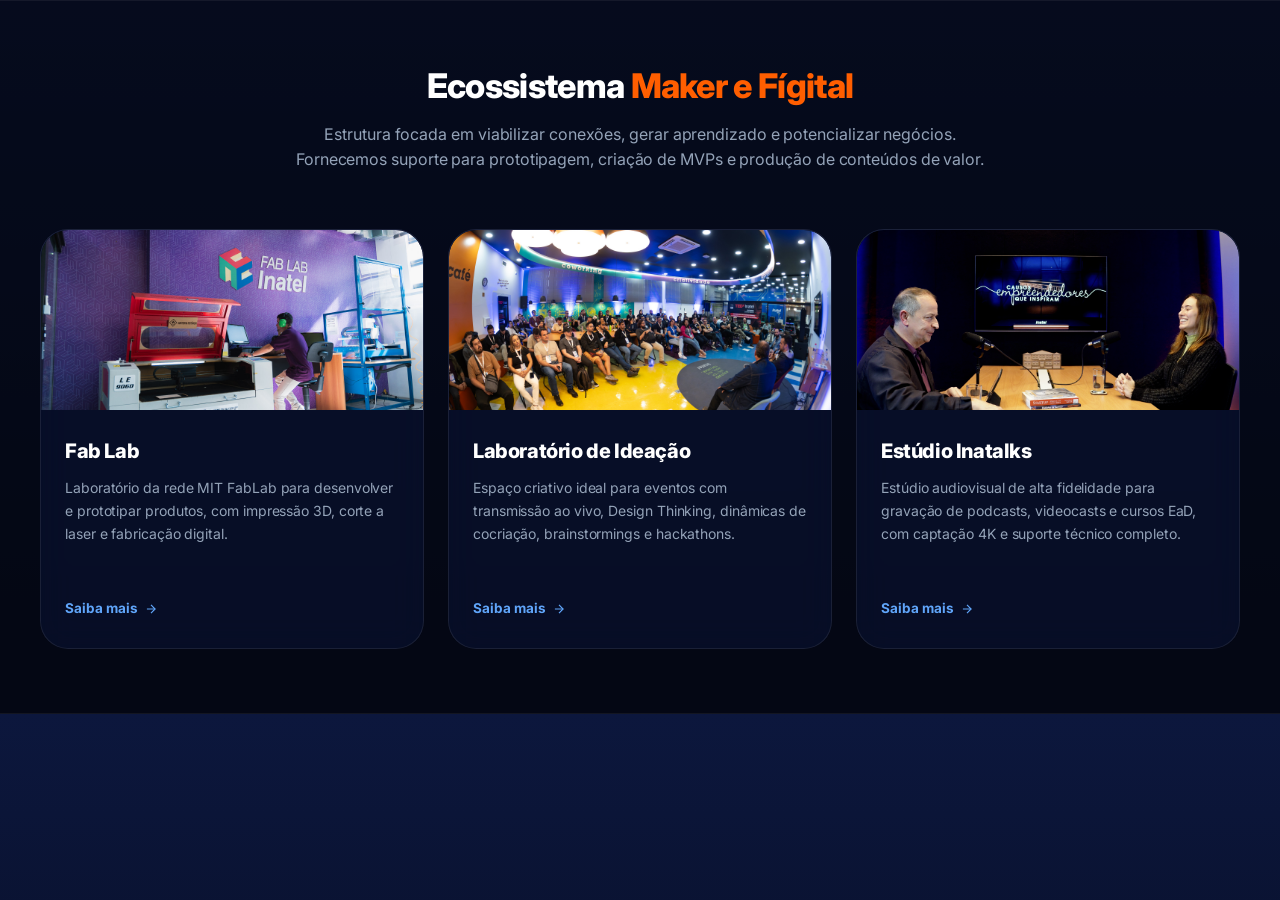
==== commit e555772c: "feat: mirror exact copy, CTAs, and modals from live site with top clearance" ====
--- a/index.html
+++ b/index.html
@@ -4,58 +4,68 @@
     <meta charset="UTF-8">
     <meta name="viewport" content="width=device-width, initial-scale=1.0">
     <title>Ecossistema Maker e Fígital — Inatel Startups</title>
-    <!-- Google Fonts: Plus Jakarta Sans -->
+    <!-- Google Fonts: Inter -->
     <link rel="preconnect" href="https://fonts.googleapis.com">
     <link rel="preconnect" href="https://fonts.gstatic.com" crossorigin>
-    <link href="https://fonts.googleapis.com/css2?family=Plus+Jakarta+Sans:wght@400;500;600;700;800;900&display=swap" rel="stylesheet">
-    <link rel="stylesheet" href="style.css?v=3">
+    <link href="https://fonts.googleapis.com/css2?family=Inter:wght@400;500;600;700;800;900&display=swap" rel="stylesheet">
+    <link rel="stylesheet" href="style.css?v=4">
 </head>
 <body>
 
+<main class="hub-main">
     <!-- SECTION 4: UM ECOSSISTEMA DE OPORTUNIDADES MAKER -->
-    <section id="maker" class="section section-alt">
+    <section id="maker" class="section section-alt" style="padding-top: 64px; padding-bottom: 64px;">
         <div class="container reveal-on-scroll">
             <div class="section-header">
                 <h2>Ecossistema <span>Maker e Fígital</span></h2>
-                <p>Estrutura focada em viabilizar conexões, gerar aprendizado ativo e fornecer o suporte físico ideal para criação de MVPs e mídias.</p>
-            </div>
-
-            <div class="grid-3">
+                <p>Estrutura focada em viabilizar conexões, gerar aprendizado e potencializar negócios. Fornecemos suporte para prototipagem, criação de MVPs e produção de conteúdos de valor.</p>
+            </div>
+
+            <div class="hub-grid-3">
                 <!-- CARD 1: FAB LAB -->
-                <div class="maker-card" data-modal-target="fablab-modal">
+                <div class="maker-card" tabindex="0" role="button" aria-haspopup="dialog">
                     <img src="elementos/fablab.jpg" alt="FabLab Inatel">
                     <div class="maker-content">
                         <h3>Fab Lab</h3>
-                        <p>Laboratório de prototipagem no padrão da rede mundial do MIT. Estrutura completa com impressoras 3D, corte a laser, fresadoras de precisão e estamparia para tirar sua ideia do papel.</p>
-                        <button type="button" class="btn-link maker-trigger" data-target="fablab-modal">
+                        <p>Laboratório da rede MIT FabLab para desenvolver e prototipar produtos, com impressão 3D, corte a laser e fabricação digital.</p>
+                        <button type="button" id="fablab-trigger" class="btn-link">
                             Saiba mais 
-                            <svg width="14" height="14" viewBox="0 0 24 24" fill="none" stroke="currentColor" stroke-width="2"><line x1="5" y1="12" x2="19" y2="12"></line><polyline points="12 5 19 12 12 19"></polyline></svg>
+                            <svg width="14" height="14" viewBox="0 0 24 24" fill="none" stroke="currentColor" stroke-width="2">
+                                <line x1="5" y1="12" x2="19" y2="12"></line>
+                                <polyline points="12 5 19 12 12 19"></polyline>
+                            </svg>
                         </button>
                     </div>
                 </div>
 
                 <!-- CARD 2: LAB DE IDEAÇÃO -->
-                <div class="maker-card" data-modal-target="ideacao-modal">
+                <div class="maker-card" tabindex="0" role="button" aria-haspopup="dialog">
                     <img src="elementos/lab_ideacao.jpg" alt="Laboratório de Ideação">
                     <div class="maker-content">
                         <h3>Laboratório de Ideação</h3>
-                        <p>Ambiente lúdico e modular projetado para dinâmicas colaborativas. O espaço ideal para sessões de Design Thinking, brainstorming, workshops criativos e hackathons da sua startup.</p>
-                        <button type="button" class="btn-link maker-trigger" data-target="ideacao-modal">
+                        <p>Espaço criativo ideal para eventos com transmissão ao vivo, Design Thinking, dinâmicas de cocriação, brainstormings e hackathons.</p>
+                        <button type="button" id="lab-ideacao-trigger" class="btn-link">
                             Saiba mais 
-                            <svg width="14" height="14" viewBox="0 0 24 24" fill="none" stroke="currentColor" stroke-width="2"><line x1="5" y1="12" x2="19" y2="12"></line><polyline points="12 5 19 12 12 19"></polyline></svg>
+                            <svg width="14" height="14" viewBox="0 0 24 24" fill="none" stroke="currentColor" stroke-width="2">
+                                <line x1="5" y1="12" x2="19" y2="12"></line>
+                                <polyline points="12 5 19 12 12 19"></polyline>
+                            </svg>
                         </button>
                     </div>
                 </div>
 
                 <!-- CARD 3: ESTÚDIO INATALKS -->
-                <div class="maker-card" data-modal-target="inatalks-modal">
+                <div class="maker-card" tabindex="0" role="button" aria-haspopup="dialog">
                     <img src="elementos/inatalks.png" alt="Estúdio Inatalks">
                     <div class="maker-content">
-                        <h3>Podcast Inatalks</h3>
-                        <p>Estúdio profissional com infraestrutura de ponta para gravação de podcasts, videocasts e cursos. Produção audiovisual completa com suporte especializado e captação 4K.</p>
-                        <button type="button" class="btn-link maker-trigger" data-target="inatalks-modal">
+                        <h3>Estúdio Inatalks</h3>
+                        <p>Estúdio audiovisual de alta fidelidade para gravação de podcasts, videocasts e cursos EaD, com captação 4K e suporte técnico completo.</p>
+                        <button type="button" id="inatalks-trigger" class="btn-link">
                             Saiba mais 
-                            <svg width="14" height="14" viewBox="0 0 24 24" fill="none" stroke="currentColor" stroke-width="2"><line x1="5" y1="12" x2="19" y2="12"></line><polyline points="12 5 19 12 12 19"></polyline></svg>
+                            <svg width="14" height="14" viewBox="0 0 24 24" fill="none" stroke="currentColor" stroke-width="2">
+                                <line x1="5" y1="12" x2="19" y2="12"></line>
+                                <polyline points="12 5 19 12 12 19"></polyline>
+                            </svg>
                         </button>
                     </div>
                 </div>
@@ -63,82 +73,85 @@
         </div>
     </section>
 
-    <!-- ================= MODAL 1: FAB LAB (TEXTO EXATO DO SITE) ================= -->
+    <!-- ================= FAB LAB POPUP MODAL (VERBATIM SITE ATUAL) ================= -->
     <div id="fablab-modal" class="modal-overlay" role="dialog" aria-modal="true" aria-hidden="true">
-        <div class="modal-content" style="max-width: 650px;">
+        <div class="modal-content" style="max-width: 750px; text-align: left;">
             <button class="modal-close" aria-label="Fechar">&times;</button>
             <div class="modal-header">
                 <h3>Fab Lab</h3>
                 <p>Do conceito ao MVP</p>
             </div>
-            
+
             <div class="modal-body">
-                <div class="modal-img-banner" style="width: 100%; height: 200px; border-radius: 16px; overflow: hidden; margin-bottom: 8px;">
-                    <img src="elementos/fablab.jpg" alt="Fab Lab Inatel" style="width: 100%; height: 100%; object-fit: cover;">
-                </div>
-
-                <div class="modal-texts" style="display: flex; flex-direction: column; gap: 14px; font-size: 14.5px; color: var(--text-muted); line-height: 1.65;">
-                    <p>No FabLab Inatel, você encontra a infraestrutura necessária para transformar ideias em protótipos funcionais, e acelerar o desenvolvimento de produtos e soluções inovadoras.</p>
-                    <p>Acesse ferramentas, tecnologias e infraestrutura especializada para desenvolver, testar e validar suas ideias com mais rapidez. Disponibilidade de Impressoras 3D (ABS e PLA), centro de usinagem para Placas de Circuito Impresso - PCI, corte a laser e CNCs Router de pequeno e grande formato.</p>
-                </div>
+                <img src="elementos/fablab.jpg" alt="Fab Lab" style="width: 100%; height: 260px; object-fit: cover; border-radius: 12px; margin-bottom: 20px; border: 1px solid rgba(255, 255, 255, 0.1);">
+                <p style="font-size: 16px; line-height: 1.6; color: var(--text-muted); margin-bottom: 20px;">
+                    No FabLab Inatel, você encontra a infraestrutura necessária para transformar ideias em protótipos funcionais, e acelerar o desenvolvimento de produtos e soluções inovadoras.
+                </p>
+                <p style="font-size: 16px; line-height: 1.6; color: var(--text-muted); margin-bottom: 24px;">
+                    Acesse ferramentas, tecnologias e infraestrutura especializada para desenvolver, testar e validar suas ideias com mais rapidez. Disponibilidade de Impressoras 3D (ABS e PLA), centro de usinagem para Placas de Circuito Impresso - PCI, corte a laser e CNCs Router de pequeno e grande formato.
+                </p>
 
                 <div style="margin-top: 24px; text-align: center;">
-                    <a href="https://inatel.br/startups/fablab/" target="_blank" rel="noopener noreferrer" class="btn-primary" style="width: 100%; justify-content: center;">
+                    <a href="https://docs.google.com/forms/d/e/1FAIpQLSc38Jp3jZtuFdOqGrvZFkpec_V9VK0SeP3WLYaHpSwOSbEOqw/viewform" target="_blank" rel="noopener noreferrer" class="btn-secondary" style="width: 100%; justify-content: center;">
                         Solicitação de Orçamento
-                        <svg width="20" height="20" viewBox="0 0 24 24" fill="none" stroke="currentColor" stroke-width="2" stroke-linecap="round" stroke-linejoin="round"><line x1="5" y1="12" x2="19" y2="12"></line><polyline points="12 5 19 12 12 19"></polyline></svg>
+                        <svg width="20" height="20" viewBox="0 0 24 24" fill="none" stroke="currentColor" stroke-width="2" style="margin-left: 10px;">
+                            <line x1="5" y1="12" x2="19" y2="12"></line>
+                            <polyline points="12 5 19 12 12 19"></polyline>
+                        </svg>
                     </a>
                 </div>
             </div>
         </div>
     </div>
 
-    <!-- ================= MODAL 2: LAB DE IDEAÇÃO ================= -->
-    <div id="ideacao-modal" class="modal-overlay" role="dialog" aria-modal="true" aria-hidden="true">
-        <div class="modal-content" style="max-width: 650px;">
+    <!-- ================= LAB DE IDEAÇÃO POPUP MODAL (VERBATIM SITE ATUAL) ================= -->
+    <div id="lab-ideacao-modal" class="modal-overlay" role="dialog" aria-modal="true" aria-hidden="true">
+        <div class="modal-content" style="max-width: 750px; text-align: left;">
             <button class="modal-close" aria-label="Fechar">&times;</button>
             <div class="modal-header">
                 <h3>Laboratório de Ideação</h3>
-                <p>Espaço modular e criativo para dinâmicas de ideação e inovação</p>
-            </div>
-            
+                <p>Criatividade, conhecimento e cocriação</p>
+            </div>
+
             <div class="modal-body">
-                <div class="modal-img-banner" style="width: 100%; height: 200px; border-radius: 16px; overflow: hidden; margin-bottom: 8px;">
-                    <img src="elementos/lab_ideacao.jpg" alt="Laboratório de Ideação" style="width: 100%; height: 100%; object-fit: cover;">
-                </div>
-
-                <div class="modal-texts" style="display: flex; flex-direction: column; gap: 14px; font-size: 14.5px; color: var(--text-muted); line-height: 1.65;">
-                    <p>Ambiente lúdico e modular projetado para dinâmicas colaborativas. O espaço ideal para sessões de Design Thinking, brainstorming, workshops criativos e hackathons da sua startup.</p>
-                    <p>Estrutura flexível para acomodar dinâmicas de grupo, apresentações e maratonas de ideação com suporte técnico e metodológico da equipe Inatel Startups.</p>
-                </div>
+                <img src="elementos/lab_ideacao.jpg" alt="Laboratório de Ideação" style="width: 100%; height: 260px; object-fit: cover; border-radius: 12px; margin-bottom: 20px; border: 1px solid rgba(255, 255, 255, 0.1);">
+                <p style="font-size: 16px; line-height: 1.6; color: var(--text-muted); margin-bottom: 20px;">
+                    O Laboratório de Ideação sedia grandes eventos, workshops, painéis, oficinas e hackathons. O espaço modular é focado em inspirar grandes ideias, conteúdos de impacto e cocriações que geram inovação.
+                </p>
 
                 <div style="margin-top: 24px; text-align: center;">
-                    <a href="mailto:startups@inatel.br?subject=Reserva%20de%20Espa%C3%A7o%20-%20Laborat%C3%B3rio%20de%20Idea%C3%A7%C3%A3o" class="btn-primary" style="width: 100%; justify-content: center;">
-                        Reservar Espaço de Ideação
-                        <svg width="20" height="20" viewBox="0 0 24 24" fill="none" stroke="currentColor" stroke-width="2" stroke-linecap="round" stroke-linejoin="round"><line x1="5" y1="12" x2="19" y2="12"></line><polyline points="12 5 19 12 12 19"></polyline></svg>
+                    <a href="mailto:startups@inatel.br?subject=Reserva%20de%20Espa%C3%A7o%20-%20Laborat%C3%B3rio%20de%20Idea%C3%A7%C3%A3o" class="btn-secondary" style="width: 100%; justify-content: center;">
+                        Solicitar Reserva do Espaço
+                        <svg width="20" height="20" viewBox="0 0 24 24" fill="none" stroke="currentColor" stroke-width="2" style="margin-left: 10px;">
+                            <line x1="5" y1="12" x2="19" y2="12"></line>
+                            <polyline points="12 5 19 12 12 19"></polyline>
+                        </svg>
                     </a>
                 </div>
             </div>
         </div>
     </div>
 
-    <!-- ================= MODAL 3: ESTÚDIO INATALKS (TEXTO EXATO DO SITE) ================= -->
+    <!-- ================= ESTÚDIO INATALKS POPUP MODAL (VERBATIM SITE ATUAL) ================= -->
     <div id="inatalks-modal" class="modal-overlay" role="dialog" aria-modal="true" aria-hidden="true">
-        <div class="modal-content" style="max-width: 750px;">
+        <div class="modal-content" style="max-width: 750px; text-align: left;">
             <button class="modal-close" aria-label="Fechar">&times;</button>
             <div class="modal-header">
                 <h3>Estúdio Inatalks</h3>
                 <p>Produção audiovisual de alta fidelidade no campus Inatel e digital</p>
             </div>
-            
+
             <div class="modal-body">
+                <img src="elementos/inatalks.png" alt="Estúdio Inatalks" style="width: 100%; height: 260px; object-fit: cover; border-radius: 12px; margin-bottom: 20px; border: 1px solid rgba(255, 255, 255, 0.1);">
+                
                 <div class="modal-grid">
-                    <div>
+                    <div class="modal-flex-col">
                         <div class="modal-section-title">O que oferecemos</div>
-                        <div class="modal-list-item" style="margin-bottom: 8px;">
+                        <div class="modal-list-item">
                             <strong>Podcasts e Videocasts</strong>
                             <p>Captação multi-câmera em resolução 4K Ultra HD e gravação de áudio de alta fidelidade.</p>
                         </div>
-                        <div class="modal-list-item" style="margin-bottom: 8px;">
+                        <div class="modal-list-item">
                             <strong>Cursos</strong>
                             <p>Infraestrutura e estabilidade técnica recomendadas para gravação de videoaulas e EAD.</p>
                         </div>
@@ -148,13 +161,13 @@
                         </div>
                     </div>
 
-                    <div>
+                    <div class="modal-flex-col">
                         <div class="modal-section-title">Estrutura Completa</div>
-                        <div class="modal-list-item" style="margin-bottom: 8px;">
+                        <div class="modal-list-item">
                             <strong>Equipamentos e Tecnologia</strong>
                             <p>Microfones Shure (padrão ouro do mercado), câmeras 4K e projeto de iluminação profissional.</p>
                         </div>
-                        <div class="modal-list-item" style="margin-bottom: 8px;">
+                        <div class="modal-list-item">
                             <strong>Conforto</strong>
                             <p>Lounge climatizado para convivência e suporte técnico "hands-on" em tempo integral.</p>
                         </div>
@@ -165,9 +178,9 @@
                     </div>
                 </div>
 
-                <div style="margin-top: 12px;">
+                <div class="modal-flex-col" style="margin-top: 24px;">
                     <div class="modal-section-title">Produção com Especialistas</div>
-                    <div class="modal-grid">
+                    <div class="modal-grid" style="gap: 12px;">
                         <div class="modal-list-item">
                             <strong>Pré-produção</strong>
                             <p>Planejamento técnico prévio e avaliação crítica de roteiro.</p>
@@ -177,7 +190,7 @@
                             <p>Orientação profissional durante a captação para obter o melhor desempenho.</p>
                         </div>
                     </div>
-                    <div class="modal-list-item" style="margin-top: 12px; border-color: var(--primary);">
+                    <div class="modal-list-item highlighted" style="margin-top: 12px;">
                         <strong>Entrega Imediata</strong>
                         <p>Você sai da sessão com todos os arquivos brutos em alta resolução copiados, prontos para sua edição.</p>
                     </div>
@@ -186,14 +199,17 @@
                 <div style="margin-top: 24px; text-align: center;">
                     <a href="mailto:startups@inatel.br?subject=Reserva%20de%20Est%C3%BAdio%20-%20Inatalks" class="btn-primary" style="width: 100%; justify-content: center;">
                         Solicitar Reserva do Estúdio
-                        <svg width="20" height="20" viewBox="0 0 24 24" fill="none" stroke="currentColor" stroke-width="2" stroke-linecap="round" stroke-linejoin="round"><line x1="5" y1="12" x2="19" y2="12"></line><polyline points="12 5 19 12 12 19"></polyline></svg>
+                        <svg width="20" height="20" viewBox="0 0 24 24" fill="none" stroke="currentColor" stroke-width="2">
+                            <line x1="5" y1="12" x2="19" y2="12"></line>
+                            <polyline points="12 5 19 12 12 19"></polyline>
+                        </svg>
                     </a>
                 </div>
             </div>
         </div>
     </div>
-
-    <!-- SCRIPT -->
-    <script src="maker.js"></script>
+</main>
+
+<script src="maker.js?v=4"></script>
 </body>
 </html>
--- a/style.css
+++ b/style.css
@@ -1,117 +1,224 @@
-/* ======================================================================
-   INATEL STARTUPS — ECOSSISTEMA MAKER E FÍGITAL
-   Layout 100% fiel ao site oficial com Pop-up compatível com Menus Fixos
-   ====================================================================== */
-@import url('https://fonts.googleapis.com/css2?family=Plus+Jakarta+Sans:wght@400;500;600;700;800;900&display=swap');
-
 :root {
+    --bg-main: #060B1E;
+    --bg-alt: #030611;
+    --bg-card: rgba(12, 23, 61, 0.45);
+    --bg-card-hover: rgba(12, 23, 61, 0.75);
+
     --primary: #FF5E00;
+    --primary-hover: #E05300;
     --primary-rgb: 255, 94, 0;
-    --primary-hover: #ff7a29;
+    --brand-orange: var(--primary);
+
     --secondary: #2563EB;
+    --secondary-hover: #1D4ED8;
     --secondary-rgb: 37, 99, 235;
-    --bg-main: #0B0F19;
-    --bg-card: rgba(255, 255, 255, 0.02);
-    --border-color: rgba(255, 255, 255, 0.08);
+
     --text-light: #F8FAFC;
     --text-muted: #94A3B8;
+    --text-description: #94A3B8;
     --text-blue: #60A5FA;
+
+    --border-color: rgba(255, 255, 255, 0.06);
+    --border-hover: rgba(255, 94, 0, 0.3);
+    --border-card: rgba(255, 255, 255, 0.08);
 }
 
 * {
-    box-sizing: border-box;
     margin: 0;
     padding: 0;
+    box-sizing: border-box;
+    font-family: 'Inter', system-ui, -apple-system, sans-serif;
+}
+
+html {
+    scroll-behavior: smooth;
 }
 
 body {
-    font-family: 'Plus Jakarta Sans', -apple-system, BlinkMacSystemFont, 'Segoe UI', Roboto, Helvetica, Arial, sans-serif;
     background-color: var(--bg-main);
+    background-image:
+        linear-gradient(180deg, #0C173D 0%, var(--bg-main) 600px, var(--bg-main) 100%),
+        radial-gradient(at 100% 100%, rgba(37, 99, 235, 0.08) 0px, transparent 60%),
+        radial-gradient(rgba(255, 255, 255, 0.02) 1px, transparent 1px);
+    background-size: auto, auto, 32px 32px;
     color: var(--text-light);
+    line-height: 1.72;
+    letter-spacing: -0.005em;
     overflow-x: hidden;
-    line-height: 1.5;
-    -webkit-font-smoothing: antialiased;
-}
-
-/* ================= SECTION CONTAINER ================= */
-.section {
-    padding: 64px 0;
-    position: relative;
+}
+
+main.hub-main {
     background: transparent;
     width: 100%;
 }
 
-.section-alt {
-    background: rgba(255, 255, 255, 0.01);
-}
-
-.container {
-    max-width: 1200px;
+.hub-main a {
+    text-decoration: none;
+    color: inherit;
+}
+
+.hub-main button {
+    background: none;
+    border: none;
+    cursor: pointer;
+    font: inherit;
+    color: inherit;
+}
+
+.hub-main h1,
+.hub-main h2,
+.hub-main h3,
+.hub-main h4 {
+    color: white;
+    letter-spacing: -0.02em;
+}
+
+/* ================= GRID & GENERAL LAYOUT ================= */
+.hub-main .container {
+    max-width: 1280px;
     margin: 0 auto;
-    padding: 0 24px;
-}
-
-/* ================= SECTION HEADER ================= */
-.section-header {
+    padding: 0 20px;
+}
+
+@media (min-width: 640px) {
+    .hub-main .container {
+        padding: 0 32px;
+    }
+}
+
+@media (min-width: 1024px) {
+    .hub-main .container {
+        padding: 0 40px;
+    }
+}
+
+.hub-main .section {
+    position: relative;
+    z-index: 1;
+}
+
+.hub-main .section-alt {
+    background-color: rgba(3, 6, 17, 0.7);
+    border-top: 1px solid var(--border-color);
+    border-bottom: 1px solid var(--border-color);
+}
+
+.hub-main .section-header {
     text-align: center;
-    margin-bottom: 48px;
-    position: relative;
-    z-index: 2;
-}
-
-.section-header h2 {
-    font-size: 2.25rem;
+    max-width: 720px;
+    margin: 0 auto 56px;
+}
+
+.hub-main .section-header h2 {
+    font-size: 34px;
     font-weight: 800;
-    margin-bottom: 12px;
-    color: #ffffff;
-    letter-spacing: -0.02em;
-}
-
-.section-header h2 span {
+    margin-bottom: 14px;
+    line-height: 1.25;
+}
+
+.hub-main .section-header h2 span {
     color: var(--primary);
 }
 
-.section-header p {
-    font-size: 15.5px;
+.hub-main .section-header p {
     color: var(--text-muted);
+    font-size: 16px;
     line-height: 1.6;
-    max-width: 720px;
-    margin: 0 auto;
-}
-
-@media (max-width: 640px) {
-    .section { padding: 40px 0; }
-    .section-header { margin-bottom: 32px; }
-    .section-header h2 { font-size: 1.85rem; }
-    .section-header p { font-size: 14px; }
-}
-
-/* ================= GRID 3 ================= */
-.grid-3 {
+}
+
+@media (max-width: 768px) {
+    .hub-main .section-header h2 {
+        font-size: 28px;
+    }
+    .hub-main .section-header p {
+        font-size: 15px;
+    }
+}
+
+.hub-main .hub-grid-3 {
     display: grid;
-    grid-template-columns: repeat(3, 1fr);
-    gap: 30px;
-    position: relative;
-    z-index: 2;
-}
-
-@media (max-width: 900px) {
-    .grid-3 {
-        grid-template-columns: 1fr;
-        gap: 24px;
-    }
-}
-
-/* ================= MAKER CARD (ESTILO EXATO DO SITE) ================= */
-.maker-card {
+    grid-template-columns: 1fr;
+    gap: 24px;
+}
+
+@media (min-width: 768px) {
+    .hub-main .hub-grid-3 {
+        grid-template-columns: repeat(2, 1fr);
+    }
+}
+
+@media (min-width: 1024px) {
+    .hub-main .hub-grid-3 {
+        grid-template-columns: repeat(3, 1fr);
+    }
+}
+
+/* ================= BUTTONS ================= */
+.hub-main .btn-primary,
+.hub-main .btn-secondary,
+.hub-main .btn-outline {
+    padding: 14px 32px;
+    border-radius: 999px;
+    font-weight: 700;
+    display: inline-flex;
+    align-items: center;
+    gap: 12px;
+    cursor: pointer;
+    transition: all 0.3s cubic-bezier(0.16, 1, 0.3, 1);
+    font-size: 14px;
+    border: none;
+    text-decoration: none;
+}
+
+.hub-main .btn-primary {
+    background-color: var(--primary);
+    color: white;
+}
+
+.hub-main .btn-primary:hover {
+    background-color: var(--primary-hover);
+    transform: translateY(-2px);
+    box-shadow: 0 8px 25px rgba(var(--primary-rgb), 0.45);
+}
+
+.hub-main .btn-secondary {
+    background-color: var(--secondary);
+    color: white;
+}
+
+.hub-main .btn-secondary:hover {
+    background-color: var(--secondary-hover);
+    transform: translateY(-2px);
+    box-shadow: 0 8px 25px rgba(var(--secondary-rgb), 0.45);
+}
+
+.hub-main .btn-primary svg,
+.hub-main .btn-secondary svg {
+    transition: transform 0.3s cubic-bezier(0.16, 1, 0.3, 1);
+}
+
+.hub-main .btn-primary:hover svg,
+.hub-main .btn-secondary:hover svg {
+    transform: translateX(6px);
+}
+
+.hub-main .btn-primary:active,
+.hub-main .btn-secondary:active {
+    transform: translateY(0) scale(0.97);
+}
+
+/* ================= ECOSSISTEMA MAKER CARDS ================= */
+.hub-main .maker-card {
     background: var(--bg-card);
-    border: 1px solid var(--border-color);
+    backdrop-filter: blur(16px);
+    -webkit-backdrop-filter: blur(16px);
+    border: 1px solid var(--border-card);
     border-radius: 28px;
     padding: 0;
     position: relative;
     overflow: hidden;
     height: 100%;
-    min-height: 480px;
+    min-height: 420px;
     display: flex;
     flex-direction: column;
     justify-content: flex-start;
@@ -119,7 +226,7 @@
     cursor: pointer;
 }
 
-.maker-card img {
+.hub-main .maker-card img {
     position: relative;
     width: 100%;
     height: 180px;
@@ -130,11 +237,11 @@
     border-top-right-radius: 27px;
 }
 
-.maker-card:hover img {
+.hub-main .maker-card:hover img {
     transform: scale(1.06);
 }
 
-.maker-content {
+.hub-main .maker-content {
     padding: 24px;
     display: flex;
     flex-direction: column;
@@ -142,114 +249,110 @@
     justify-content: flex-start;
 }
 
-.maker-card h3 {
+.hub-main .maker-card h3 {
     font-size: 20px;
     font-weight: 800;
     color: white;
     margin-bottom: 8px;
 }
 
-.maker-card p {
+.hub-main .maker-card p {
     color: var(--text-muted);
     font-size: 14px;
     line-height: 1.65;
     margin-bottom: 20px;
-    flex-grow: 1;
-}
-
-.maker-card:hover {
+}
+
+.hub-main .maker-card:hover {
     transform: translateY(-6px);
     border-color: var(--primary);
-    box-shadow: 0 20px 40px rgba(0, 0, 0, 0.25);
-}
-
-.maker-card .btn-link {
-    background: transparent;
-    border: none;
-    font-family: inherit;
+    box-shadow: 0 20px 40px rgba(255, 94, 0, 0.15);
+}
+
+.hub-main .maker-card .btn-link {
     font-size: 13.5px;
     font-weight: 700;
     color: var(--text-blue);
     display: inline-flex;
     align-items: center;
     gap: 6px;
-    margin-top: 8px;
+    margin-top: auto;
     border-bottom: 1.5px solid transparent;
     padding-bottom: 2px;
-    cursor: pointer;
     transition: all 0.3s ease;
     align-self: flex-start;
 }
 
-.maker-card:hover .btn-link,
-.maker-card .btn-link:hover {
+.hub-main .maker-card:hover .btn-link {
     color: white;
     border-bottom-color: var(--primary);
 }
 
-.maker-card .btn-link svg {
+.hub-main .maker-card .btn-link svg {
     transition: transform 0.3s ease;
 }
 
-.maker-card:hover .btn-link svg,
-.maker-card .btn-link:hover svg {
+.hub-main .maker-card:hover .btn-link svg {
     transform: translateX(4px);
-}
-
-/* ================= INTERACTIVE POPUP MODALS ================= */
-.modal-overlay {
+    color: var(--primary);
+}
+
+/* ================= INTERACTIVE POPUP MODALS WITH SAFE CLEARANCE ================= */
+.hub-main .modal-overlay {
     position: fixed;
     inset: 0;
-    background: rgba(2, 6, 23, 0.85);
+    background: rgba(2, 6, 23, 0.82);
     backdrop-filter: blur(14px);
     -webkit-backdrop-filter: blur(14px);
     display: flex;
-    align-items: flex-start; /* Alinha abaixo dos menus fixos */
+    align-items: flex-start; /* Modal starts safely below header */
     justify-content: center;
     z-index: 999999;
-    padding-top: 155px;      /* ESPAÇO SEGURO: Abre estritamente abaixo do cabeçalho e menu (~140px) */
-    padding-bottom: 40px;
-    padding-left: 20px;
-    padding-right: 20px;
-    overflow-y: auto;
     opacity: 0;
     visibility: hidden;
     pointer-events: none;
     transition: opacity 0.35s cubic-bezier(0.16, 1, 0.3, 1), visibility 0.35s cubic-bezier(0.16, 1, 0.3, 1);
-}
-
-body.in-iframe .modal-overlay {
-    padding-top: 30px;
-    align-items: center;
-}
-
-.modal-overlay.open {
+    padding: 155px 20px 40px; /* Safe 155px top clearance so header never covers modal */
+    overflow-y: auto;
+    -webkit-overflow-scrolling: touch;
+}
+
+@media (max-width: 768px) {
+    .hub-main .modal-overlay {
+        padding: 110px 16px 30px;
+    }
+}
+
+.hub-main .modal-overlay.open {
     opacity: 1;
     visibility: visible;
     pointer-events: auto;
 }
 
-.modal-content {
-    background: var(--bg-main);
-    border: 1px solid var(--border-color);
+.hub-main .modal-content {
+    background: rgba(12, 23, 61, 0.92);
+    backdrop-filter: blur(24px);
+    -webkit-backdrop-filter: blur(24px);
+    border: 1px solid var(--border-card);
     border-radius: 28px;
     padding: 40px;
-    max-width: 650px;
+    max-width: 750px;
     width: 100%;
     max-height: calc(100vh - 190px);
     overflow-y: auto;
     position: relative;
-    transform: scale(0.92);
+    transform: translateY(20px) scale(0.95);
     transition: transform 0.35s cubic-bezier(0.16, 1, 0.3, 1);
-    box-shadow: 0 25px 50px rgba(0,0,0,0.6);
+    box-shadow: 0 25px 60px rgba(0, 0, 0, 0.65), 0 0 35px rgba(255, 94, 0, 0.1);
     color: var(--text-light);
-}
-
-.modal-overlay.open .modal-content {
-    transform: scale(1);
-}
-
-.modal-close {
+    margin-bottom: 20px;
+}
+
+.hub-main .modal-overlay.open .modal-content {
+    transform: translateY(0) scale(1);
+}
+
+.hub-main .modal-close {
     position: absolute;
     top: 24px;
     right: 24px;
@@ -263,43 +366,61 @@
     align-items: center;
     justify-content: center;
     cursor: pointer;
-    font-size: 18px;
+    font-size: 20px;
+    line-height: 1;
     transition: all 0.3s;
-    z-index: 5;
-}
-
-.modal-close:hover {
-    background: rgba(255, 255, 255, 0.1);
+    z-index: 10;
+}
+
+.hub-main .modal-close:hover {
+    background: rgba(255, 255, 255, 0.12);
     color: var(--primary);
     border-color: var(--primary);
-    box-shadow: 0 0 8px rgba(var(--primary-rgb), 0.5);
-}
-
-.modal-header {
+    box-shadow: 0 0 10px rgba(var(--primary-rgb), 0.5);
+}
+
+.hub-main .modal-header {
     margin-bottom: 24px;
     padding-right: 40px;
 }
 
-.modal-header h3 {
+.hub-main .modal-header h3 {
     font-size: 28px;
     font-weight: 800;
     color: white;
 }
 
-.modal-header p {
+.hub-main .modal-header p {
     color: var(--text-blue);
-    font-size: 14px;
+    font-size: 14.5px;
     margin-top: 6px;
-    line-height: 1.55;
-}
-
-.modal-body {
+    line-height: 1.5;
+}
+
+.hub-main .modal-body {
     display: flex;
     flex-direction: column;
+}
+
+.hub-main .modal-grid {
+    display: grid;
+    grid-template-columns: 1fr;
     gap: 20px;
 }
 
-.modal-section-title {
+@media (min-width: 640px) {
+    .hub-main .modal-grid {
+        grid-template-columns: 1fr 1fr;
+    }
+}
+
+.hub-main .modal-flex-col {
+    display: flex;
+    flex-direction: column;
+    gap: 8px;
+}
+
+.hub-main .modal-section-title {
     font-size: 14px;
     font-weight: 800;
     text-transform: uppercase;
@@ -308,85 +429,37 @@
     margin-bottom: 8px;
 }
 
-/* Grid para modal de 2 colunas (Inatalks) */
-.modal-grid {
-    display: grid;
-    grid-template-columns: 1fr;
-    gap: 20px;
-}
-
-@media (min-width: 600px) {
-    .modal-grid {
-        grid-template-columns: 1fr 1fr;
-    }
-}
-
-.modal-list-item {
+.hub-main .modal-list-item {
     background: rgba(255, 255, 255, 0.02);
-    border: 1px solid var(--border-color);
+    border: 1px solid rgba(255, 255, 255, 0.08);
     border-radius: 14px;
     padding: 16px;
     font-size: 14px;
-}
-
-.modal-list-item strong {
+    transition: all 0.3s cubic-bezier(0.16, 1, 0.3, 1);
+}
+
+.hub-main .modal-list-item:hover {
+    background: rgba(255, 255, 255, 0.04);
+    border-color: rgba(255, 94, 0, 0.25);
+    transform: translateY(-2px);
+    box-shadow: 0 8px 20px rgba(0, 0, 0, 0.3);
+}
+
+.hub-main .modal-list-item strong {
     color: var(--text-blue);
     display: block;
     margin-bottom: 4px;
-}
-
-.modal-list-item p {
+    font-size: 15px;
+}
+
+.hub-main .modal-list-item p {
     color: var(--text-muted);
     font-size: 13.5px;
     line-height: 1.5;
     margin: 0;
 }
 
-/* Botão Primário do Modal */
-.btn-primary {
-    background: var(--primary);
-    color: white;
-    font-size: 14px;
-    font-weight: 700;
-    padding: 14px 28px;
-    border-radius: 999px;
-    text-decoration: none;
-    display: inline-flex;
-    align-items: center;
-    gap: 8px;
-    border: none;
-    cursor: pointer;
-    box-shadow: 0 4px 15px rgba(var(--primary-rgb), 0.35);
-    transition: all 0.3s cubic-bezier(0.16, 1, 0.3, 1);
-}
-
-.btn-primary:hover {
-    background: var(--primary-hover);
-    box-shadow: 0 6px 20px rgba(var(--primary-rgb), 0.5);
-    transform: translateY(-2px);
-}
-
-.btn-primary svg {
-    transition: transform 0.3s;
-}
-
-.btn-primary:hover svg {
-    transform: translateX(4px);
-}
-
-/* Responsividade Mobile */
-@media (max-width: 640px) {
-    .modal-overlay {
-        padding-top: 110px;
-        padding-left: 14px;
-        padding-right: 14px;
-    }
-    .modal-content {
-        padding: 26px 20px;
-        border-radius: 20px;
-        max-height: calc(100vh - 140px);
-    }
-    .modal-header h3 {
-        font-size: 22px;
-    }
-}
+.hub-main .modal-list-item.highlighted {
+    background: rgba(255, 94, 0, 0.06);
+    border-color: rgba(255, 94, 0, 0.3);
+}
